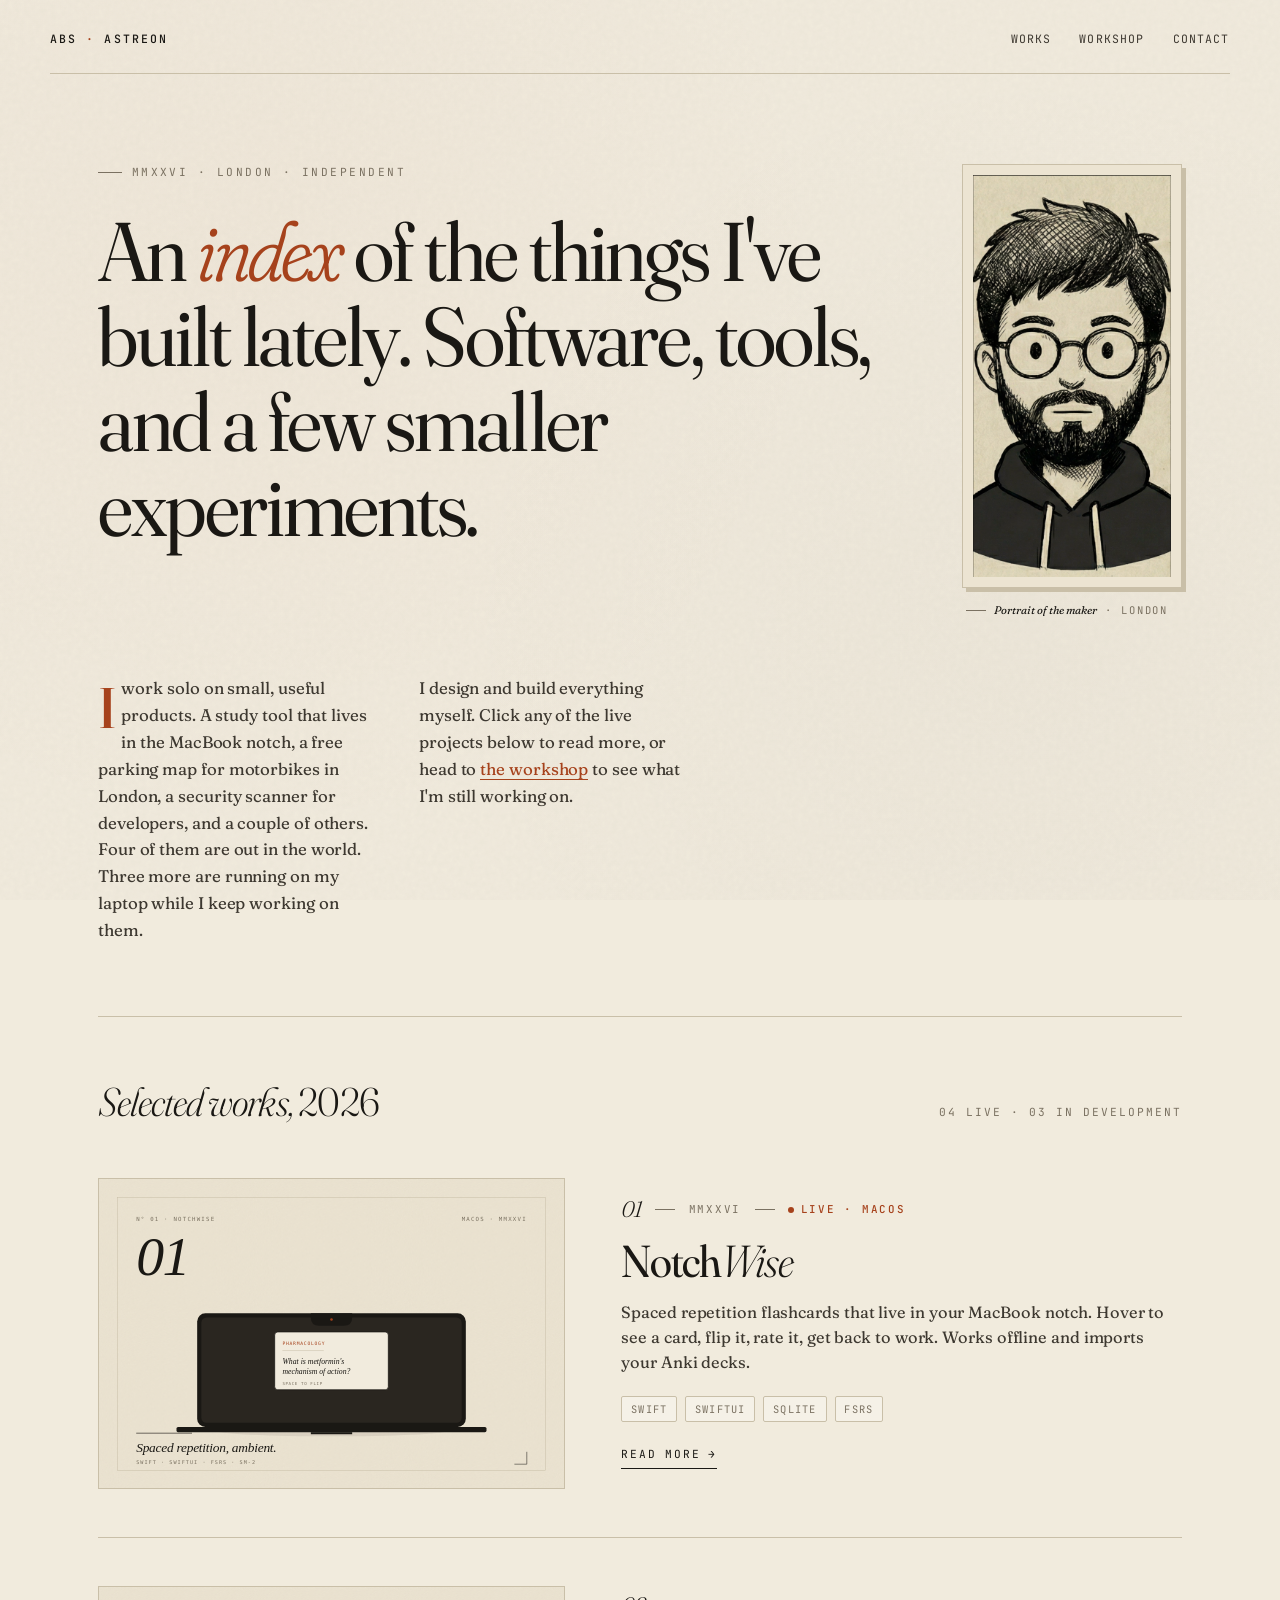
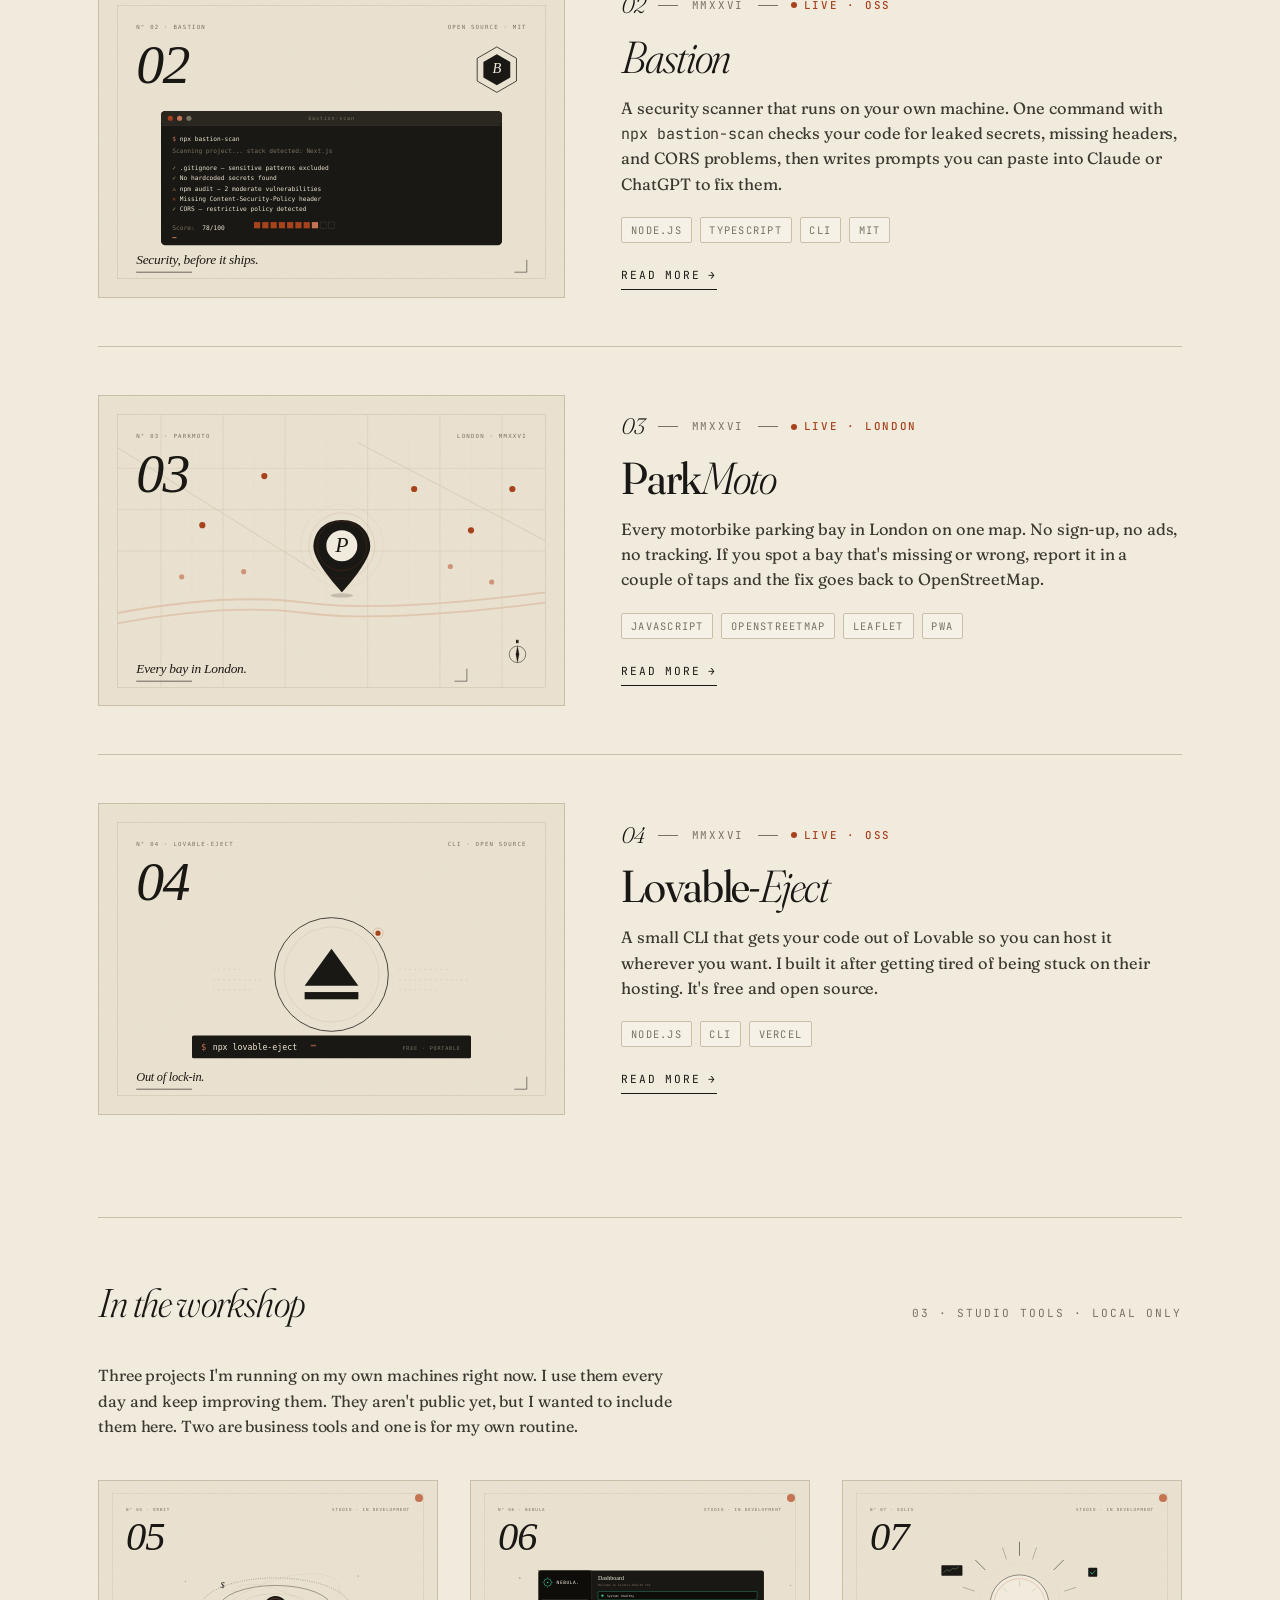
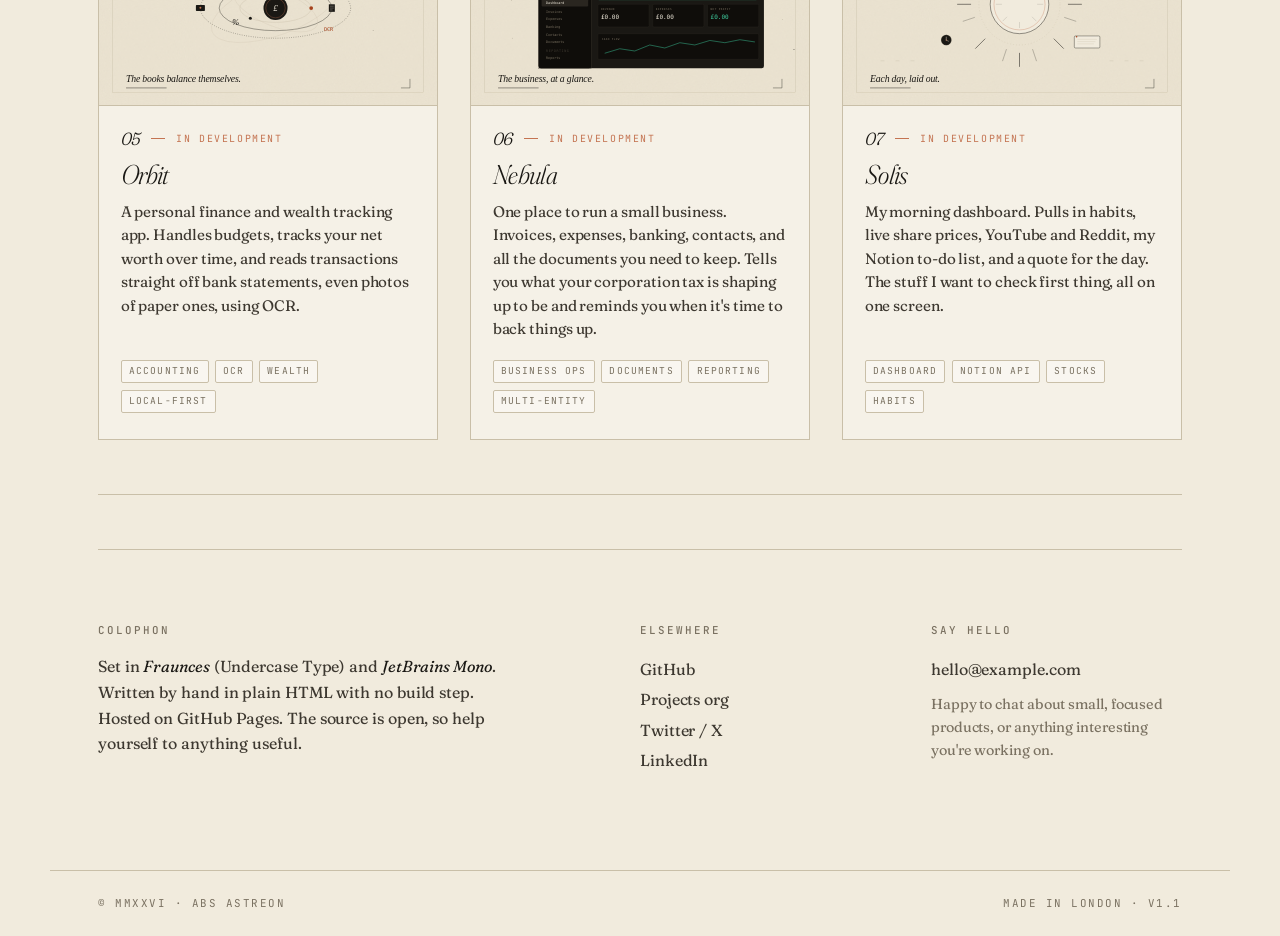
==== index.html @ e1edd528 "Humanize all copy: remove em dashes, rewrite in first person, cut marketing phrases" ====
<!DOCTYPE html>
<html lang="en">
<head>
  <meta charset="UTF-8" />
  <meta name="viewport" content="width=device-width, initial-scale=1.0" />
  <title>ABS Astreon · Index of Works</title>
  <meta name="description" content="A small archive of independent software, tools and product work." />
  <meta name="theme-color" content="#f1ebdd" />

  <meta property="og:title" content="ABS Astreon · Index of Works" />
  <meta property="og:description" content="A small archive of independent software, tools and product work." />
  <meta property="og:type" content="website" />

  <link rel="preconnect" href="https://fonts.googleapis.com" />
  <link rel="preconnect" href="https://fonts.gstatic.com" crossorigin />
  <link
    href="https://fonts.googleapis.com/css2?family=Fraunces:ital,opsz,wght,SOFT@0,9..144,300..900,0..100;1,9..144,300..900,0..100&family=JetBrains+Mono:wght@400;500&display=swap"
    rel="stylesheet"
  />

  <link rel="stylesheet" href="styles.css" />
</head>

<body>
  <header class="shell site-header">
    <div class="wordmark reveal d1">
      <a href="index.html">ABS <span>·</span> ASTREON</a>
    </div>
    <nav class="site-nav reveal d2">
      <a href="#works">Works</a>
      <a href="#workshop">Workshop</a>
      <a href="#contact">Contact</a>
    </nav>
  </header>

  <main class="shell">

    <section class="hero">
      <div class="hero-top">
        <div class="hero-lead">
          <p class="eyebrow reveal d2">MMXXVI · London · Independent</p>
          <h1 class="reveal d3">
            An <em>index</em> of the things I've built lately. Software, tools, and a few smaller experiments.
          </h1>
        </div>
        <figure class="hero-figure reveal d4">
          <div class="hero-avatar">
            <img src="assets/avatar.png" alt="Ink portrait of ABS Astreon" />
          </div>
          <figcaption class="hero-byline">
            <em>Portrait of the maker</em> · London
          </figcaption>
        </figure>
      </div>

      <div class="hero-meta">
        <p class="reveal d4">
          <span class="drop">I</span>work solo on small, useful products. A study tool that lives in the MacBook notch, a free parking map for motorbikes in London, a security scanner for developers, and a couple of others. Four of them are out in the world. Three more are running on my laptop while I keep working on them.
        </p>
        <p class="reveal d5">
          I design and build everything myself. Click any of the live projects below to read more, or head to
          <a href="#workshop" style="border-bottom: 1px solid var(--accent); color: var(--accent);">the workshop</a>
          to see what I'm still working on.
        </p>
      </div>
    </section>

    <section id="works" class="block">
      <div class="section-head">
        <h2>Selected works, <span style="font-style: normal;">2026</span></h2>
        <span class="tag">04 live · 03 in development</span>
      </div>

      <div class="projects">

        <!-- 01 · NotchWise -->
        <a class="project" href="projects/notchwise.html">
          <div class="project-cover">
            <img src="assets/covers/notchwise.svg" alt="NotchWise cover plate" loading="lazy" />
          </div>
          <div class="project-content">
            <p class="project-meta-row">
              <span class="num">01</span>
              <span class="sep"></span>
              <span>MMXXVI</span>
              <span class="sep"></span>
              <span class="live">Live · macOS</span>
            </p>
            <h3 class="project-title">Notch<em>Wise</em></h3>
            <p class="project-description">
              Spaced repetition flashcards that live in your MacBook notch. Hover to see a card, flip it, rate it, get back to work. Works offline and imports your Anki decks.
            </p>
            <div class="project-stack">
              <span>Swift</span>
              <span>SwiftUI</span>
              <span>SQLite</span>
              <span>FSRS</span>
            </div>
            <span class="project-cta">
              Read more <span class="arrow">→</span>
            </span>
          </div>
        </a>

        <!-- 02 · Bastion -->
        <a class="project" href="projects/bastion.html">
          <div class="project-cover">
            <img src="assets/covers/bastion.svg" alt="Bastion cover plate" loading="lazy" />
          </div>
          <div class="project-content">
            <p class="project-meta-row">
              <span class="num">02</span>
              <span class="sep"></span>
              <span>MMXXVI</span>
              <span class="sep"></span>
              <span class="live">Live · OSS</span>
            </p>
            <h3 class="project-title"><em>Bastion</em></h3>
            <p class="project-description">
              A security scanner that runs on your own machine. One command with <code style="font-family: var(--mono); font-size: 0.92em;">npx bastion-scan</code> checks your code for leaked secrets, missing headers, and CORS problems, then writes prompts you can paste into Claude or ChatGPT to fix them.
            </p>
            <div class="project-stack">
              <span>Node.js</span>
              <span>TypeScript</span>
              <span>CLI</span>
              <span>MIT</span>
            </div>
            <span class="project-cta">
              Read more <span class="arrow">→</span>
            </span>
          </div>
        </a>

        <!-- 03 · ParkMoto -->
        <a class="project" href="projects/parkmoto.html">
          <div class="project-cover">
            <img src="assets/covers/parkmoto.svg" alt="ParkMoto cover plate" loading="lazy" />
          </div>
          <div class="project-content">
            <p class="project-meta-row">
              <span class="num">03</span>
              <span class="sep"></span>
              <span>MMXXVI</span>
              <span class="sep"></span>
              <span class="live">Live · London</span>
            </p>
            <h3 class="project-title">Park<em>Moto</em></h3>
            <p class="project-description">
              Every motorbike parking bay in London on one map. No sign-up, no ads, no tracking. If you spot a bay that's missing or wrong, report it in a couple of taps and the fix goes back to OpenStreetMap.
            </p>
            <div class="project-stack">
              <span>JavaScript</span>
              <span>OpenStreetMap</span>
              <span>Leaflet</span>
              <span>PWA</span>
            </div>
            <span class="project-cta">
              Read more <span class="arrow">→</span>
            </span>
          </div>
        </a>

        <!-- 04 · Lovable-Eject -->
        <a class="project" href="projects/lovable-eject.html">
          <div class="project-cover">
            <img src="assets/covers/lovable-eject.svg" alt="Lovable-Eject cover plate" loading="lazy" />
          </div>
          <div class="project-content">
            <p class="project-meta-row">
              <span class="num">04</span>
              <span class="sep"></span>
              <span>MMXXVI</span>
              <span class="sep"></span>
              <span class="live">Live · OSS</span>
            </p>
            <h3 class="project-title">Lovable-<em>Eject</em></h3>
            <p class="project-description">
              A small CLI that gets your code out of Lovable so you can host it wherever you want. I built it after getting tired of being stuck on their hosting. It's free and open source.
            </p>
            <div class="project-stack">
              <span>Node.js</span>
              <span>CLI</span>
              <span>Vercel</span>
            </div>
            <span class="project-cta">
              Read more <span class="arrow">→</span>
            </span>
          </div>
        </a>

      </div>
    </section>

    <section id="workshop" class="block">
      <div class="section-head">
        <h2>In the workshop</h2>
        <span class="tag">03 · Studio tools · Local only</span>
      </div>

      <p style="margin: -1rem 0 2.5rem; max-width: 58ch; color: var(--ink-soft); font-size: 1rem; line-height: 1.6;">
        Three projects I'm running on my own machines right now. I use them every day and keep improving them. They aren't public yet, but I wanted to include them here. Two are business tools and one is for my own routine.
      </p>

      <div class="workshop">

        <!-- 05 · Orbit -->
        <article class="workshop-card">
          <div class="workshop-cover">
            <img src="assets/covers/orbit.svg" alt="Orbit cover plate" loading="lazy" />
          </div>
          <div class="workshop-content">
            <p class="workshop-meta">
              <span class="num">05</span>
              <span class="sep"></span>
              <span>In development</span>
            </p>
            <h3 class="workshop-title"><em>Orbit</em></h3>
            <p class="workshop-desc">
              A personal finance and wealth tracking app. Handles budgets, tracks your net worth over time, and reads transactions straight off bank statements, even photos of paper ones, using OCR.
            </p>
            <div class="workshop-stack">
              <span>Accounting</span>
              <span>OCR</span>
              <span>Wealth</span>
              <span>Local-first</span>
            </div>
          </div>
        </article>

        <!-- 06 · Nebula -->
        <article class="workshop-card">
          <div class="workshop-cover">
            <img src="assets/covers/nebula.svg" alt="Nebula cover plate" loading="lazy" />
          </div>
          <div class="workshop-content">
            <p class="workshop-meta">
              <span class="num">06</span>
              <span class="sep"></span>
              <span>In development</span>
            </p>
            <h3 class="workshop-title"><em>Nebula</em></h3>
            <p class="workshop-desc">
              One place to run a small business. Invoices, expenses, banking, contacts, and all the documents you need to keep. Tells you what your corporation tax is shaping up to be and reminds you when it's time to back things up.
            </p>
            <div class="workshop-stack">
              <span>Business Ops</span>
              <span>Documents</span>
              <span>Reporting</span>
              <span>Multi-entity</span>
            </div>
          </div>
        </article>

        <!-- 07 · Solis -->
        <article class="workshop-card">
          <div class="workshop-cover">
            <img src="assets/covers/solis.svg" alt="Solis cover plate" loading="lazy" />
          </div>
          <div class="workshop-content">
            <p class="workshop-meta">
              <span class="num">07</span>
              <span class="sep"></span>
              <span>In development</span>
            </p>
            <h3 class="workshop-title"><em>Solis</em></h3>
            <p class="workshop-desc">
              My morning dashboard. Pulls in habits, live share prices, YouTube and Reddit, my Notion to-do list, and a quote for the day. The stuff I want to check first thing, all on one screen.
            </p>
            <div class="workshop-stack">
              <span>Dashboard</span>
              <span>Notion API</span>
              <span>Stocks</span>
              <span>Habits</span>
            </div>
          </div>
        </article>

      </div>
    </section>

    <section id="contact" class="block">
      <div class="colophon">
        <div class="colophon-block colophon-note">
          <h4>Colophon</h4>
          <p>
            Set in <em>Fraunces</em> (Undercase Type) and <em>JetBrains Mono</em>.
            Written by hand in plain HTML with no build step. Hosted on GitHub Pages. The source is open, so help yourself to anything useful.
          </p>
        </div>

        <div class="colophon-block">
          <h4>Elsewhere</h4>
          <a href="https://github.com/absastreon" target="_blank" rel="noopener">GitHub</a>
          <a href="https://github.com/ABS-Projects-2026" target="_blank" rel="noopener">Projects org</a>
          <a href="#">Twitter / X</a>
          <a href="#">LinkedIn</a>
        </div>

        <div class="colophon-block">
          <h4>Say hello</h4>
          <a href="mailto:hello@example.com">hello@example.com</a>
          <p style="margin-top: 0.5rem; font-size: 0.9rem; color: var(--ink-mute);">
            Happy to chat about small, focused products, or anything interesting you're working on.
          </p>
        </div>
      </div>
    </section>
  </main>

  <div class="footer-rule">
    <span>© MMXXVI · ABS Astreon</span>
    <span>Made in London · v1.1</span>
  </div>
</body>
</html>
---- styles.css ----
/* ═══════════════════════════════════════════════════════════
   Portfolio — shared styles
   Editorial/archival aesthetic: Fraunces + JetBrains Mono,
   warm paper palette, letterpress accents.
   ═══════════════════════════════════════════════════════════ */

/* ——— Design tokens ————————————————————————————————————— */
:root {
  --paper: #f1ebdd;
  --paper-warm: #ece4d2;
  --ink: #1a1814;
  --ink-soft: #3d3830;
  --ink-mute: #7a7161;
  --rule: #c9bfa8;
  --accent: #a6421c;          /* letterpress red */
  --accent-soft: #c47452;

  --serif: "Fraunces", "EB Garamond", "Georgia", serif;
  --mono: "JetBrains Mono", "SFMono-Regular", ui-monospace, monospace;

  --page-pad: clamp(1.25rem, 4vw, 3rem);
  --col-gap: clamp(1.5rem, 4vw, 4rem);

  --display-settings: "opsz" 144, "SOFT" 30, "WONK" 0;
  --body-settings: "opsz" 14, "SOFT" 50;
}

/* ——— Base ————————————————————————————————————————————— */
*,
*::before,
*::after { box-sizing: border-box; }

html {
  scroll-behavior: smooth;
  -webkit-font-smoothing: antialiased;
  -moz-osx-font-smoothing: grayscale;
  text-rendering: optimizeLegibility;
}

body {
  margin: 0;
  background: var(--paper);
  color: var(--ink);
  font-family: var(--serif);
  font-variation-settings: var(--body-settings);
  font-size: 17px;
  line-height: 1.55;
  letter-spacing: -0.005em;
  min-height: 100vh;

  /* Subtle paper grain */
  background-image:
    radial-gradient(circle at 20% 30%, rgba(166, 66, 28, 0.025) 0%, transparent 50%),
    radial-gradient(circle at 80% 70%, rgba(26, 24, 20, 0.02) 0%, transparent 50%),
    url("data:image/svg+xml,%3Csvg viewBox='0 0 200 200' xmlns='http://www.w3.org/2000/svg'%3E%3Cfilter id='n'%3E%3CfeTurbulence type='fractalNoise' baseFrequency='0.85' numOctaves='3' stitchTiles='stitch'/%3E%3CfeColorMatrix values='0 0 0 0 0.1 0 0 0 0 0.08 0 0 0 0 0.05 0 0 0 0.035 0'/%3E%3C/filter%3E%3Crect width='100%25' height='100%25' filter='url(%23n)'/%3E%3C/svg%3E");
  background-attachment: fixed, fixed, fixed;
}

a { color: inherit; text-decoration: none; }
::selection { background: var(--accent); color: var(--paper); }

img, svg { display: block; max-width: 100%; height: auto; }

/* ——— Layout shell ————————————————————————————————————— */
.shell {
  max-width: 1180px;
  margin: 0 auto;
  padding: 0 var(--page-pad);
}

.shell-narrow {
  max-width: 820px;
  margin: 0 auto;
  padding: 0 var(--page-pad);
}

.rule { border: 0; height: 1px; background: var(--rule); margin: 0; }

/* ——— Site header ————————————————————————————————————— */
.site-header {
  padding: 1.75rem 0 1.5rem;
  display: flex;
  align-items: baseline;
  justify-content: space-between;
  gap: 2rem;
  border-bottom: 1px solid var(--rule);
}

.wordmark {
  font-family: var(--mono);
  font-size: 0.72rem;
  font-weight: 500;
  letter-spacing: 0.18em;
  text-transform: uppercase;
  color: var(--ink);
}
.wordmark span { color: var(--accent); }
.wordmark a { color: inherit; }

.site-nav {
  display: flex;
  gap: 1.75rem;
  font-family: var(--mono);
  font-size: 0.72rem;
  letter-spacing: 0.1em;
  text-transform: uppercase;
  color: var(--ink-soft);
}
.site-nav a {
  position: relative;
  padding: 0.1rem 0;
  transition: color 0.2s ease;
}
.site-nav a::after {
  content: "";
  position: absolute;
  left: 0; bottom: -2px;
  width: 0; height: 1px;
  background: var(--accent);
  transition: width 0.3s ease;
}
.site-nav a:hover { color: var(--ink); }
.site-nav a:hover::after { width: 100%; }

/* ——— Hero (index) ————————————————————————————————————— */
.hero {
  padding: clamp(3rem, 10vh, 7rem) 0 clamp(3rem, 8vh, 5rem);
  display: flex;
  flex-direction: column;
  gap: 2.5rem;
  position: relative;
}
.hero-top {
  display: grid;
  grid-template-columns: 1fr;
  gap: 2.5rem;
  align-items: start;
}
@media (min-width: 860px) {
  .hero-top {
    grid-template-columns: 1fr auto;
    gap: 4rem;
  }
}
.hero-lead {
  display: flex;
  flex-direction: column;
  gap: 1.75rem;
  min-width: 0;
}
.hero-figure {
  margin: 0;
  display: flex;
  flex-direction: column;
  gap: 0.85rem;
  align-items: flex-start;
}
.hero-avatar {
  width: 220px;
  padding: 10px;
  border: 1px solid var(--rule);
  background: var(--paper-warm);
  position: relative;
  box-shadow: 4px 4px 0 var(--rule);
  transition: transform 0.4s cubic-bezier(0.2, 0.8, 0.2, 1), box-shadow 0.4s ease;
}
.hero-avatar:hover {
  transform: translate(-2px, -2px);
  box-shadow: 6px 6px 0 var(--rule);
}
.hero-avatar img {
  width: 100%;
  height: auto;
  display: block;
  mix-blend-mode: multiply;
}
.hero-byline {
  font-family: var(--mono);
  font-size: 0.66rem;
  letter-spacing: 0.18em;
  text-transform: uppercase;
  color: var(--ink-mute);
  display: flex;
  align-items: center;
  gap: 0.5rem;
  padding-left: 0.25rem;
}
.hero-byline::before {
  content: "";
  width: 20px;
  height: 1px;
  background: var(--ink-mute);
  display: inline-block;
}
.hero-byline em {
  font-family: var(--serif);
  font-style: italic;
  font-size: 1.05em;
  text-transform: none;
  letter-spacing: 0;
  color: var(--ink);
}

.eyebrow {
  font-family: var(--mono);
  font-size: 0.7rem;
  letter-spacing: 0.22em;
  text-transform: uppercase;
  color: var(--ink-mute);
  margin: 0;
  display: flex;
  align-items: center;
  gap: 0.6rem;
}
.eyebrow::before {
  content: "";
  width: 24px; height: 1px;
  background: var(--ink-mute);
  display: inline-block;
}
.hero h1 {
  font-family: var(--serif);
  font-variation-settings: var(--display-settings);
  font-weight: 380;
  font-size: clamp(2.4rem, 6.5vw, 5.25rem);
  line-height: 1.02;
  letter-spacing: -0.025em;
  margin: 0;
  max-width: 22ch;
}
.hero h1 em {
  font-style: italic;
  font-weight: 300;
  font-variation-settings: "opsz" 144, "SOFT" 100, "WONK" 1;
  color: var(--accent);
}
.hero-meta {
  display: grid;
  grid-template-columns: 1fr;
  gap: 1.25rem;
  max-width: 54ch;
  margin-top: 1rem;
}
@media (min-width: 780px) {
  .hero-meta {
    grid-template-columns: 1fr 1fr;
    gap: 3rem;
  }
}
.hero-meta p {
  margin: 0;
  color: var(--ink-soft);
  font-size: 1.05rem;
  line-height: 1.6;
}
.drop {
  font-family: var(--serif);
  font-variation-settings: "opsz" 144, "SOFT" 0;
  font-size: 3.4em;
  line-height: 0.85;
  float: left;
  padding: 0.15em 0.08em 0 0;
  color: var(--accent);
  font-weight: 500;
}

/* ——— Section blocks ————————————————————————————————————— */
section.block {
  padding: clamp(2.5rem, 6vh, 4rem) 0;
  border-top: 1px solid var(--rule);
}
.section-head {
  display: flex;
  align-items: baseline;
  justify-content: space-between;
  gap: 2rem;
  margin-bottom: clamp(2rem, 5vh, 3.5rem);
  flex-wrap: wrap;
}
.section-head h2 {
  font-family: var(--serif);
  font-variation-settings: "opsz" 144, "SOFT" 20;
  font-weight: 300;
  font-style: italic;
  font-size: clamp(1.75rem, 3.5vw, 2.5rem);
  letter-spacing: -0.02em;
  margin: 0;
}
.section-head .tag {
  font-family: var(--mono);
  font-size: 0.7rem;
  letter-spacing: 0.18em;
  text-transform: uppercase;
  color: var(--ink-mute);
}

/* ——— Project rows (with cover) ————————————————————————— */
.projects { display: flex; flex-direction: column; }

.project {
  display: grid;
  grid-template-columns: 1fr;
  gap: 1.5rem;
  padding: 2.25rem 0;
  border-top: 1px solid var(--rule);
  position: relative;
  color: inherit;
  transition: background 0.4s ease;
}
.project:first-child { border-top: 0; padding-top: 0; }

@media (min-width: 780px) {
  .project {
    grid-template-columns: minmax(0, 1fr) minmax(0, 1.2fr);
    gap: 3.5rem;
    padding: 3rem 0;
    align-items: center;
  }
}

.project-cover {
  position: relative;
  overflow: hidden;
  background: var(--paper-warm);
  aspect-ratio: 3 / 2;
  border: 1px solid var(--rule);
  transition: transform 0.5s cubic-bezier(0.2, 0.8, 0.2, 1);
}
.project-cover svg,
.project-cover img {
  width: 100%;
  height: 100%;
  object-fit: cover;
  transition: transform 0.6s cubic-bezier(0.2, 0.8, 0.2, 1);
}
.project:hover .project-cover svg,
.project:hover .project-cover img {
  transform: scale(1.03);
}

.project-content {
  display: flex;
  flex-direction: column;
  gap: 1rem;
}

.project-meta-row {
  display: flex;
  align-items: center;
  gap: 0.85rem;
  font-family: var(--mono);
  font-size: 0.68rem;
  letter-spacing: 0.16em;
  text-transform: uppercase;
  color: var(--ink-mute);
  margin: 0;
}
.project-meta-row .num {
  font-family: var(--serif);
  font-style: italic;
  font-variation-settings: "opsz" 144, "SOFT" 50;
  font-size: 1.4rem;
  font-weight: 300;
  letter-spacing: -0.02em;
  color: var(--ink);
  text-transform: none;
  line-height: 1;
}
.project-meta-row .sep {
  width: 20px; height: 1px;
  background: var(--ink-mute);
}
.project-meta-row .live {
  display: inline-flex;
  align-items: center;
  gap: 0.4rem;
  color: var(--accent);
  font-weight: 500;
}
.project-meta-row .live::before {
  content: "";
  width: 6px; height: 6px;
  border-radius: 50%;
  background: var(--accent);
  display: inline-block;
  animation: pulse 2.5s ease-in-out infinite;
}
@keyframes pulse {
  0%, 100% { opacity: 1; transform: scale(1); }
  50% { opacity: 0.5; transform: scale(0.85); }
}

.project-title {
  font-family: var(--serif);
  font-variation-settings: "opsz" 144, "SOFT" 30;
  font-weight: 400;
  font-size: clamp(1.9rem, 3.5vw, 2.85rem);
  line-height: 1.05;
  letter-spacing: -0.03em;
  margin: 0;
  transition: transform 0.35s cubic-bezier(0.2, 0.8, 0.2, 1);
}
.project-title em {
  font-style: italic;
  font-weight: 300;
  transition: font-variation-settings 0.35s ease;
}
.project:hover .project-title { transform: translateX(6px); }
.project:hover .project-title em {
  font-variation-settings: "opsz" 144, "SOFT" 100, "WONK" 1;
}

.project-description {
  margin: 0;
  color: var(--ink-soft);
  font-size: 1.02rem;
  line-height: 1.55;
  max-width: 52ch;
}

.project-stack {
  display: flex;
  flex-wrap: wrap;
  gap: 0.5rem;
  margin-top: 0.25rem;
}
.project-stack span {
  font-family: var(--mono);
  font-size: 0.65rem;
  letter-spacing: 0.12em;
  text-transform: uppercase;
  color: var(--ink-mute);
  border: 1px solid var(--rule);
  padding: 0.25rem 0.55rem;
  border-radius: 2px;
  background: rgba(255, 255, 255, 0.3);
}

.project-cta {
  font-family: var(--mono);
  font-size: 0.7rem;
  letter-spacing: 0.16em;
  text-transform: uppercase;
  color: var(--ink);
  display: inline-flex;
  align-items: center;
  gap: 0.5rem;
  margin-top: 0.5rem;
  padding-bottom: 0.3rem;
  border-bottom: 1px solid var(--ink);
  align-self: flex-start;
  transition: all 0.25s ease;
}
.project-cta .arrow { transition: transform 0.25s ease; }
.project:hover .project-cta .arrow { transform: translateX(4px); }
.project:hover .project-cta { color: var(--accent); border-bottom-color: var(--accent); }

/* ——— Bench (in progress) ————————————————————————————— */
.bench {
  display: grid;
  grid-template-columns: 1fr;
  gap: 1.5rem;
}
@media (min-width: 780px) {
  .bench {
    grid-template-columns: 1fr 1fr;
    gap: 2rem;
  }
}
.bench-card {
  padding: 2rem;
  border: 1px dashed var(--rule);
  background: rgba(255, 255, 255, 0.25);
  display: flex;
  flex-direction: column;
  gap: 1rem;
  position: relative;
}
.bench-card::before {
  content: "";
  position: absolute;
  top: 0.75rem; right: 0.75rem;
  width: 6px; height: 6px;
  background: var(--accent-soft);
  border-radius: 50%;
}
.bench-card .label {
  font-family: var(--mono);
  font-size: 0.65rem;
  letter-spacing: 0.18em;
  text-transform: uppercase;
  color: var(--accent-soft);
}
.bench-card h3 {
  font-family: var(--serif);
  font-variation-settings: "opsz" 144, "SOFT" 30;
  font-weight: 400;
  font-style: italic;
  font-size: 1.5rem;
  margin: 0;
  letter-spacing: -0.015em;
  color: var(--ink);
}
.bench-card p {
  margin: 0;
  color: var(--ink-soft);
  font-size: 0.95rem;
  line-height: 1.55;
}

/* ——— Colophon / Footer ————————————————————————————————— */
.colophon {
  padding: clamp(3rem, 8vh, 5rem) 0 2.5rem;
  border-top: 1px solid var(--rule);
  display: grid;
  grid-template-columns: 1fr;
  gap: 2.5rem;
}
@media (min-width: 780px) {
  .colophon { grid-template-columns: 2fr 1fr 1fr; }
}
.colophon-block h4 {
  font-family: var(--mono);
  font-size: 0.68rem;
  font-weight: 500;
  letter-spacing: 0.18em;
  text-transform: uppercase;
  color: var(--ink-mute);
  margin: 0 0 1rem 0;
}
.colophon-block p,
.colophon-block a {
  color: var(--ink-soft);
  font-size: 1rem;
  line-height: 1.6;
}
.colophon-block a {
  display: block;
  padding: 0.15rem 0;
  transition: color 0.2s ease;
}
.colophon-block a:hover { color: var(--accent); }
.colophon-note { max-width: 42ch; font-size: 0.95rem; }
.colophon-note em { font-style: italic; color: var(--ink); }

.footer-rule {
  max-width: 1180px;
  margin: 0 auto;
  padding: 1.5rem var(--page-pad);
  display: flex;
  justify-content: space-between;
  align-items: center;
  border-top: 1px solid var(--rule);
  font-family: var(--mono);
  font-size: 0.68rem;
  letter-spacing: 0.14em;
  text-transform: uppercase;
  color: var(--ink-mute);
  flex-wrap: wrap;
  gap: 1rem;
}

/* ═══════════════════════════════════════════════════════════
   Detail page styles
   ═══════════════════════════════════════════════════════════ */

.back-link {
  display: inline-flex;
  align-items: center;
  gap: 0.5rem;
  font-family: var(--mono);
  font-size: 0.7rem;
  letter-spacing: 0.14em;
  text-transform: uppercase;
  color: var(--ink-mute);
  margin: 2rem 0 1.5rem;
  transition: color 0.2s ease;
}
.back-link:hover { color: var(--accent); }
.back-link .arrow { transition: transform 0.25s ease; }
.back-link:hover .arrow { transform: translateX(-4px); }

.detail-header {
  padding: 1.5rem 0 3rem;
}
.detail-meta {
  font-family: var(--mono);
  font-size: 0.7rem;
  letter-spacing: 0.18em;
  text-transform: uppercase;
  color: var(--ink-mute);
  display: flex;
  flex-wrap: wrap;
  align-items: center;
  gap: 0.85rem;
  margin: 0 0 1.5rem;
}
.detail-meta .num {
  font-family: var(--serif);
  font-style: italic;
  font-variation-settings: "opsz" 144, "SOFT" 50;
  font-size: 1.5rem;
  font-weight: 300;
  color: var(--ink);
  text-transform: none;
  line-height: 1;
}
.detail-meta .sep {
  width: 20px; height: 1px;
  background: var(--ink-mute);
}
.detail-meta .live {
  display: inline-flex;
  align-items: center;
  gap: 0.4rem;
  color: var(--accent);
  font-weight: 500;
}
.detail-meta .live::before {
  content: "";
  width: 6px; height: 6px;
  border-radius: 50%;
  background: var(--accent);
  display: inline-block;
  animation: pulse 2.5s ease-in-out infinite;
}

.detail-title {
  font-family: var(--serif);
  font-variation-settings: var(--display-settings);
  font-weight: 380;
  font-size: clamp(2.75rem, 7vw, 5.5rem);
  line-height: 1;
  letter-spacing: -0.03em;
  margin: 0 0 1.25rem;
  max-width: 18ch;
}
.detail-title em {
  font-style: italic;
  font-weight: 300;
  font-variation-settings: "opsz" 144, "SOFT" 100, "WONK" 1;
  color: var(--accent);
}

.detail-tagline {
  font-family: var(--serif);
  font-style: italic;
  font-size: clamp(1.15rem, 2vw, 1.4rem);
  color: var(--ink-soft);
  max-width: 44ch;
  margin: 0;
  line-height: 1.4;
}

/* ——— Detail hero cover ————————————————————————————————— */
.detail-cover {
  margin-bottom: 3rem;
  aspect-ratio: 16 / 9;
  overflow: hidden;
  background: var(--paper-warm);
  border: 1px solid var(--rule);
}
.detail-cover svg,
.detail-cover img {
  width: 100%;
  height: 100%;
  object-fit: cover;
}

/* ——— Detail body prose ————————————————————————————————— */
.detail-body {
  display: grid;
  grid-template-columns: 1fr;
  gap: 2.5rem;
  padding: 2rem 0;
}
@media (min-width: 820px) {
  .detail-body {
    grid-template-columns: 1fr 2fr;
    gap: 4rem;
    padding: 3rem 0;
  }
}

.detail-section-label {
  font-family: var(--mono);
  font-size: 0.68rem;
  letter-spacing: 0.18em;
  text-transform: uppercase;
  color: var(--ink-mute);
  margin: 0;
  padding-top: 0.35em;
  border-top: 1px solid var(--ink);
  display: inline-block;
}

.detail-prose p {
  font-size: 1.1rem;
  line-height: 1.65;
  color: var(--ink-soft);
  margin: 0 0 1.25rem;
  max-width: 58ch;
}
.detail-prose p:first-child::first-letter {
  font-family: var(--serif);
  font-variation-settings: "opsz" 144, "SOFT" 0;
  float: left;
  font-size: 3.3em;
  line-height: 0.85;
  padding: 0.15em 0.1em 0 0;
  color: var(--accent);
  font-weight: 500;
}
.detail-prose strong {
  color: var(--ink);
  font-weight: 500;
}
.detail-prose em { font-style: italic; }
.detail-prose code {
  font-family: var(--mono);
  font-size: 0.88em;
  background: rgba(26, 24, 20, 0.06);
  padding: 0.1em 0.4em;
  border-radius: 2px;
  color: var(--ink);
}

/* ——— Feature list ————————————————————————————————————— */
.features {
  display: grid;
  grid-template-columns: 1fr;
  gap: 0;
  margin-top: 1rem;
}
.feature {
  padding: 1.5rem 0;
  border-top: 1px solid var(--rule);
  display: grid;
  grid-template-columns: 1fr;
  gap: 0.5rem;
}
@media (min-width: 640px) {
  .feature {
    grid-template-columns: auto 1fr;
    gap: 2rem;
  }
}
.feature-num {
  font-family: var(--mono);
  font-size: 0.7rem;
  letter-spacing: 0.14em;
  color: var(--ink-mute);
}
.feature h4 {
  font-family: var(--serif);
  font-variation-settings: "opsz" 144, "SOFT" 30;
  font-weight: 500;
  font-size: 1.15rem;
  margin: 0 0 0.25rem;
  letter-spacing: -0.01em;
  color: var(--ink);
}
.feature p {
  margin: 0;
  color: var(--ink-soft);
  font-size: 0.98rem;
  line-height: 1.55;
}

/* ——— Links grid ————————————————————————————————————————— */
.links-grid {
  display: grid;
  grid-template-columns: 1fr;
  gap: 1rem;
  margin-top: 1.25rem;
}
@media (min-width: 640px) {
  .links-grid { grid-template-columns: 1fr 1fr; }
}

.link-card {
  display: grid;
  grid-template-columns: auto 1fr auto;
  align-items: center;
  gap: 1rem;
  padding: 1.15rem 1.35rem;
  border: 1px solid var(--rule);
  background: rgba(255, 255, 255, 0.35);
  color: var(--ink);
  transition: all 0.25s ease;
}
.link-card:hover {
  border-color: var(--ink);
  transform: translateY(-2px);
  background: rgba(255, 255, 255, 0.55);
}
.link-card .glyph {
  width: 36px; height: 36px;
  display: grid;
  place-items: center;
  border: 1px solid var(--rule);
  border-radius: 2px;
  font-family: var(--mono);
  font-size: 0.85rem;
  color: var(--accent);
  background: var(--paper);
}
.link-card .meta {
  display: flex;
  flex-direction: column;
  gap: 0.15rem;
  min-width: 0;
}
.link-card .meta .label {
  font-family: var(--mono);
  font-size: 0.64rem;
  letter-spacing: 0.18em;
  text-transform: uppercase;
  color: var(--ink-mute);
}
.link-card .meta .value {
  font-family: var(--serif);
  font-variation-settings: "opsz" 144, "SOFT" 30;
  font-size: 1.02rem;
  font-weight: 500;
  letter-spacing: -0.005em;
  overflow: hidden;
  text-overflow: ellipsis;
  white-space: nowrap;
}
.link-card .arrow {
  color: var(--ink-mute);
  transition: all 0.25s ease;
}
.link-card:hover .arrow {
  color: var(--accent);
  transform: translate(2px, -2px);
}

/* CLI install box */
.cli-box {
  margin-top: 1.25rem;
  padding: 1.25rem 1.35rem;
  background: var(--ink);
  color: var(--paper);
  font-family: var(--mono);
  font-size: 0.88rem;
  border-radius: 2px;
  display: flex;
  align-items: center;
  justify-content: space-between;
  gap: 1rem;
  position: relative;
  overflow: hidden;
}
.cli-box::before {
  content: "$";
  color: var(--accent-soft);
  margin-right: 0.5rem;
}
.cli-box .copy-hint {
  font-size: 0.65rem;
  letter-spacing: 0.14em;
  text-transform: uppercase;
  color: var(--ink-mute);
  opacity: 0.7;
}

/* ——— Next project ————————————————————————————————————— */
.next-project {
  display: grid;
  grid-template-columns: 1fr;
  gap: 1rem;
  padding: 3rem 0 2rem;
  border-top: 1px solid var(--rule);
  color: inherit;
  transition: color 0.3s ease;
}
@media (min-width: 780px) {
  .next-project {
    grid-template-columns: auto 1fr auto;
    gap: 3rem;
    align-items: center;
    padding: 4rem 0 3rem;
  }
}
.next-project .label {
  font-family: var(--mono);
  font-size: 0.7rem;
  letter-spacing: 0.18em;
  text-transform: uppercase;
  color: var(--ink-mute);
}
.next-project .title {
  font-family: var(--serif);
  font-variation-settings: "opsz" 144, "SOFT" 30;
  font-weight: 400;
  font-size: clamp(2rem, 4vw, 3rem);
  letter-spacing: -0.02em;
  line-height: 1;
  margin: 0;
  transition: transform 0.35s cubic-bezier(0.2, 0.8, 0.2, 1);
}
.next-project .title em {
  font-style: italic;
  font-weight: 300;
}
.next-project:hover .title {
  transform: translateX(8px);
  color: var(--accent);
}
.next-project .arrow {
  font-family: var(--mono);
  color: var(--ink-mute);
  transition: all 0.35s ease;
}
.next-project:hover .arrow {
  color: var(--accent);
  transform: translateX(8px);
}

/* ——— Workshop (in development) ————————————————————————— */
.workshop {
  display: grid;
  grid-template-columns: 1fr;
  gap: 1.5rem;
}
@media (min-width: 640px) {
  .workshop {
    grid-template-columns: repeat(2, 1fr);
  }
}
@media (min-width: 960px) {
  .workshop {
    grid-template-columns: repeat(3, 1fr);
    gap: 2rem;
  }
}
.workshop-card {
  display: flex;
  flex-direction: column;
  border: 1px solid var(--rule);
  background: rgba(255, 255, 255, 0.3);
  position: relative;
  transition: transform 0.35s cubic-bezier(0.2, 0.8, 0.2, 1), box-shadow 0.35s ease;
}
.workshop-card:hover {
  transform: translateY(-3px);
  box-shadow: 0 8px 0 -4px var(--rule);
}
.workshop-card::after {
  content: "";
  position: absolute;
  top: 0.85rem;
  right: 0.85rem;
  width: 8px;
  height: 8px;
  background: var(--accent-soft);
  border-radius: 50%;
  z-index: 2;
  animation: pulse 2.5s ease-in-out infinite;
}
.workshop-cover {
  aspect-ratio: 3 / 2;
  overflow: hidden;
  border-bottom: 1px solid var(--rule);
  background: var(--paper-warm);
}
.workshop-cover img {
  width: 100%;
  height: 100%;
  object-fit: cover;
  display: block;
}
.workshop-content {
  padding: 1.5rem 1.35rem 1.6rem;
  display: flex;
  flex-direction: column;
  gap: 0.7rem;
  flex: 1;
}
.workshop-meta {
  display: flex;
  align-items: center;
  gap: 0.7rem;
  font-family: var(--mono);
  font-size: 0.62rem;
  letter-spacing: 0.16em;
  text-transform: uppercase;
  color: var(--accent-soft);
  margin: 0 0 0.15rem;
}
.workshop-meta .num {
  font-family: var(--serif);
  font-style: italic;
  font-size: 1.1rem;
  font-weight: 300;
  color: var(--ink);
  text-transform: none;
  letter-spacing: -0.02em;
  line-height: 1;
}
.workshop-meta .sep {
  width: 14px;
  height: 1px;
  background: var(--accent-soft);
}
.workshop-title {
  font-family: var(--serif);
  font-variation-settings: "opsz" 144, "SOFT" 30;
  font-weight: 400;
  font-size: 1.7rem;
  letter-spacing: -0.02em;
  line-height: 1;
  margin: 0;
  color: var(--ink);
}
.workshop-title em {
  font-style: italic;
  font-weight: 300;
}
.workshop-desc {
  margin: 0;
  color: var(--ink-soft);
  font-size: 0.95rem;
  line-height: 1.55;
  flex: 1;
}
.workshop-stack {
  display: flex;
  flex-wrap: wrap;
  gap: 0.4rem;
  margin-top: 0.5rem;
}
.workshop-stack span {
  font-family: var(--mono);
  font-size: 0.6rem;
  letter-spacing: 0.12em;
  text-transform: uppercase;
  color: var(--ink-mute);
  border: 1px solid var(--rule);
  padding: 0.2rem 0.45rem;
  border-radius: 2px;
  background: rgba(255, 255, 255, 0.4);
}

/* ——— Reveal animation ————————————————————————————————— */
.reveal {
  opacity: 0;
  transform: translateY(18px);
  animation: rise 0.9s cubic-bezier(0.2, 0.8, 0.2, 1) forwards;
}
.reveal.d1 { animation-delay: 0.05s; }
.reveal.d2 { animation-delay: 0.18s; }
.reveal.d3 { animation-delay: 0.32s; }
.reveal.d4 { animation-delay: 0.46s; }
.reveal.d5 { animation-delay: 0.60s; }
@keyframes rise {
  to { opacity: 1; transform: translateY(0); }
}
@media (prefers-reduced-motion: reduce) {
  .reveal { opacity: 1; transform: none; animation: none; }
  * { transition: none !important; animation: none !important; }
}
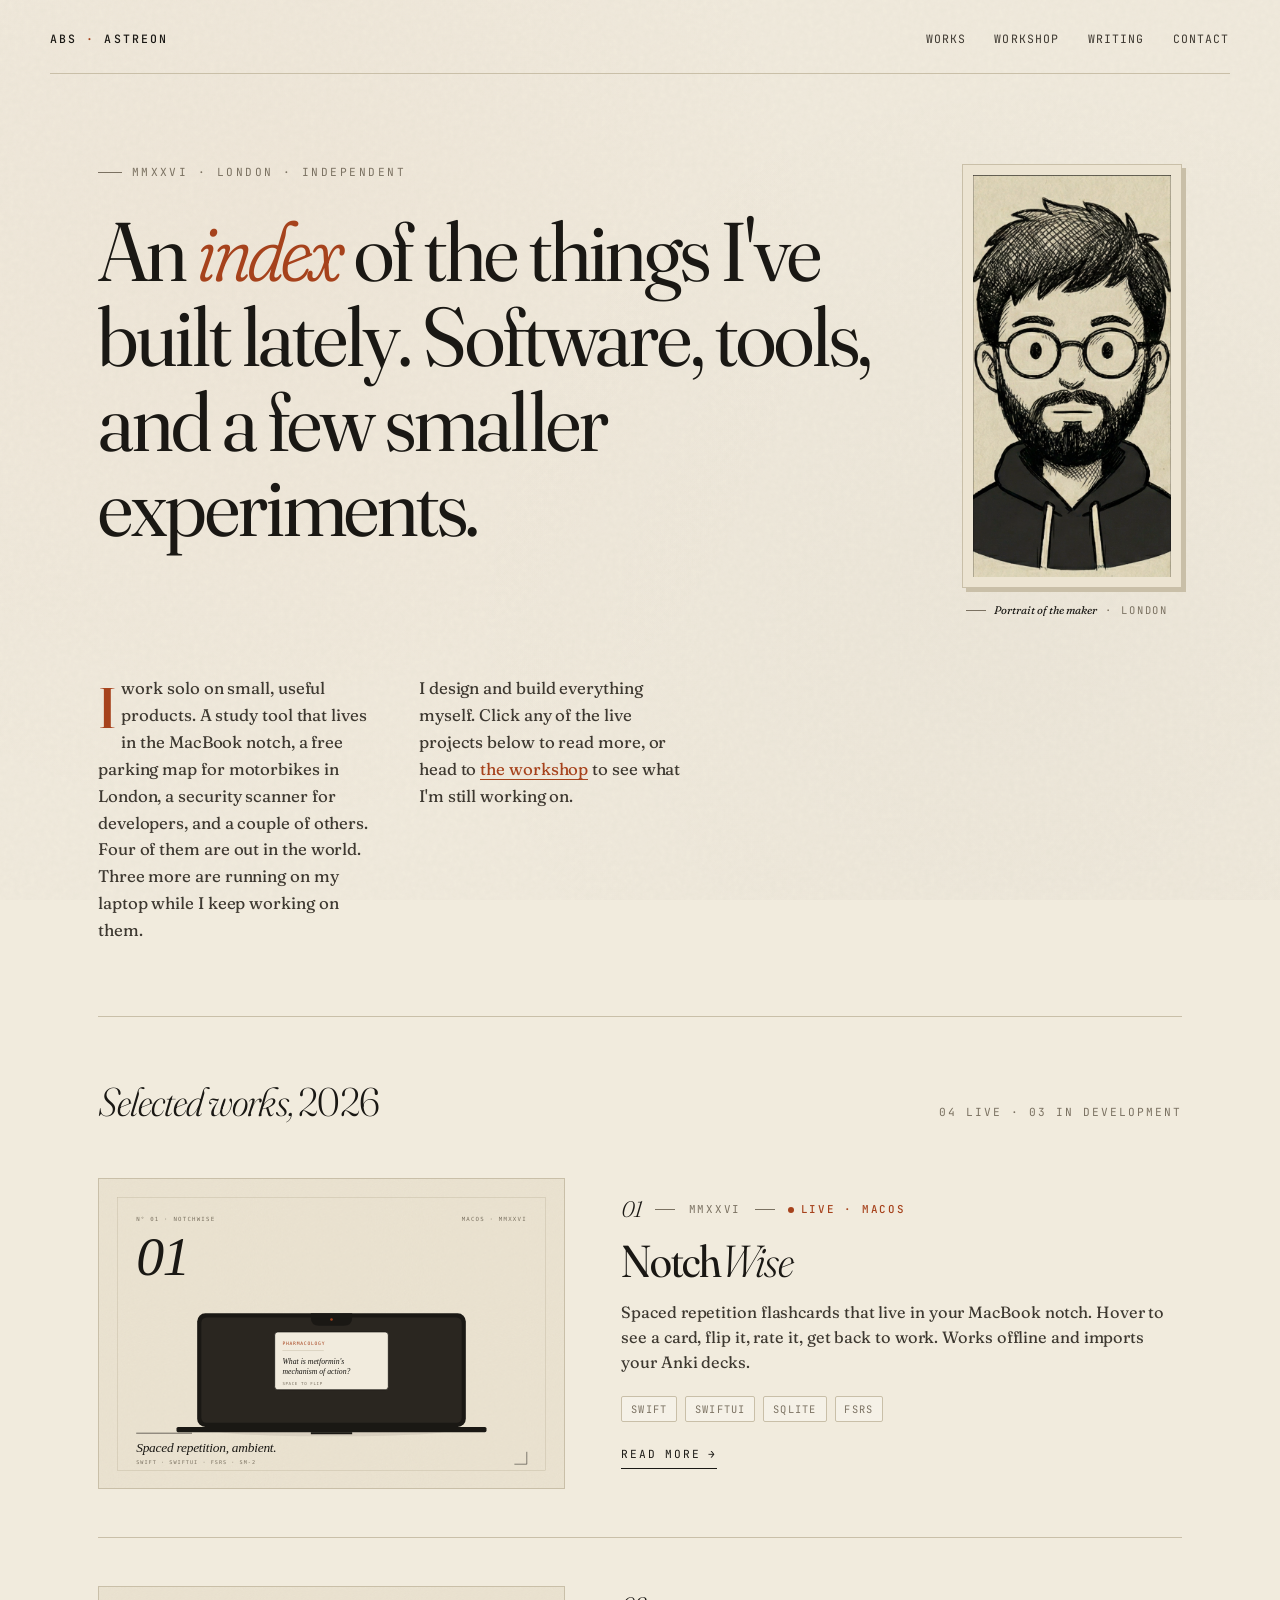
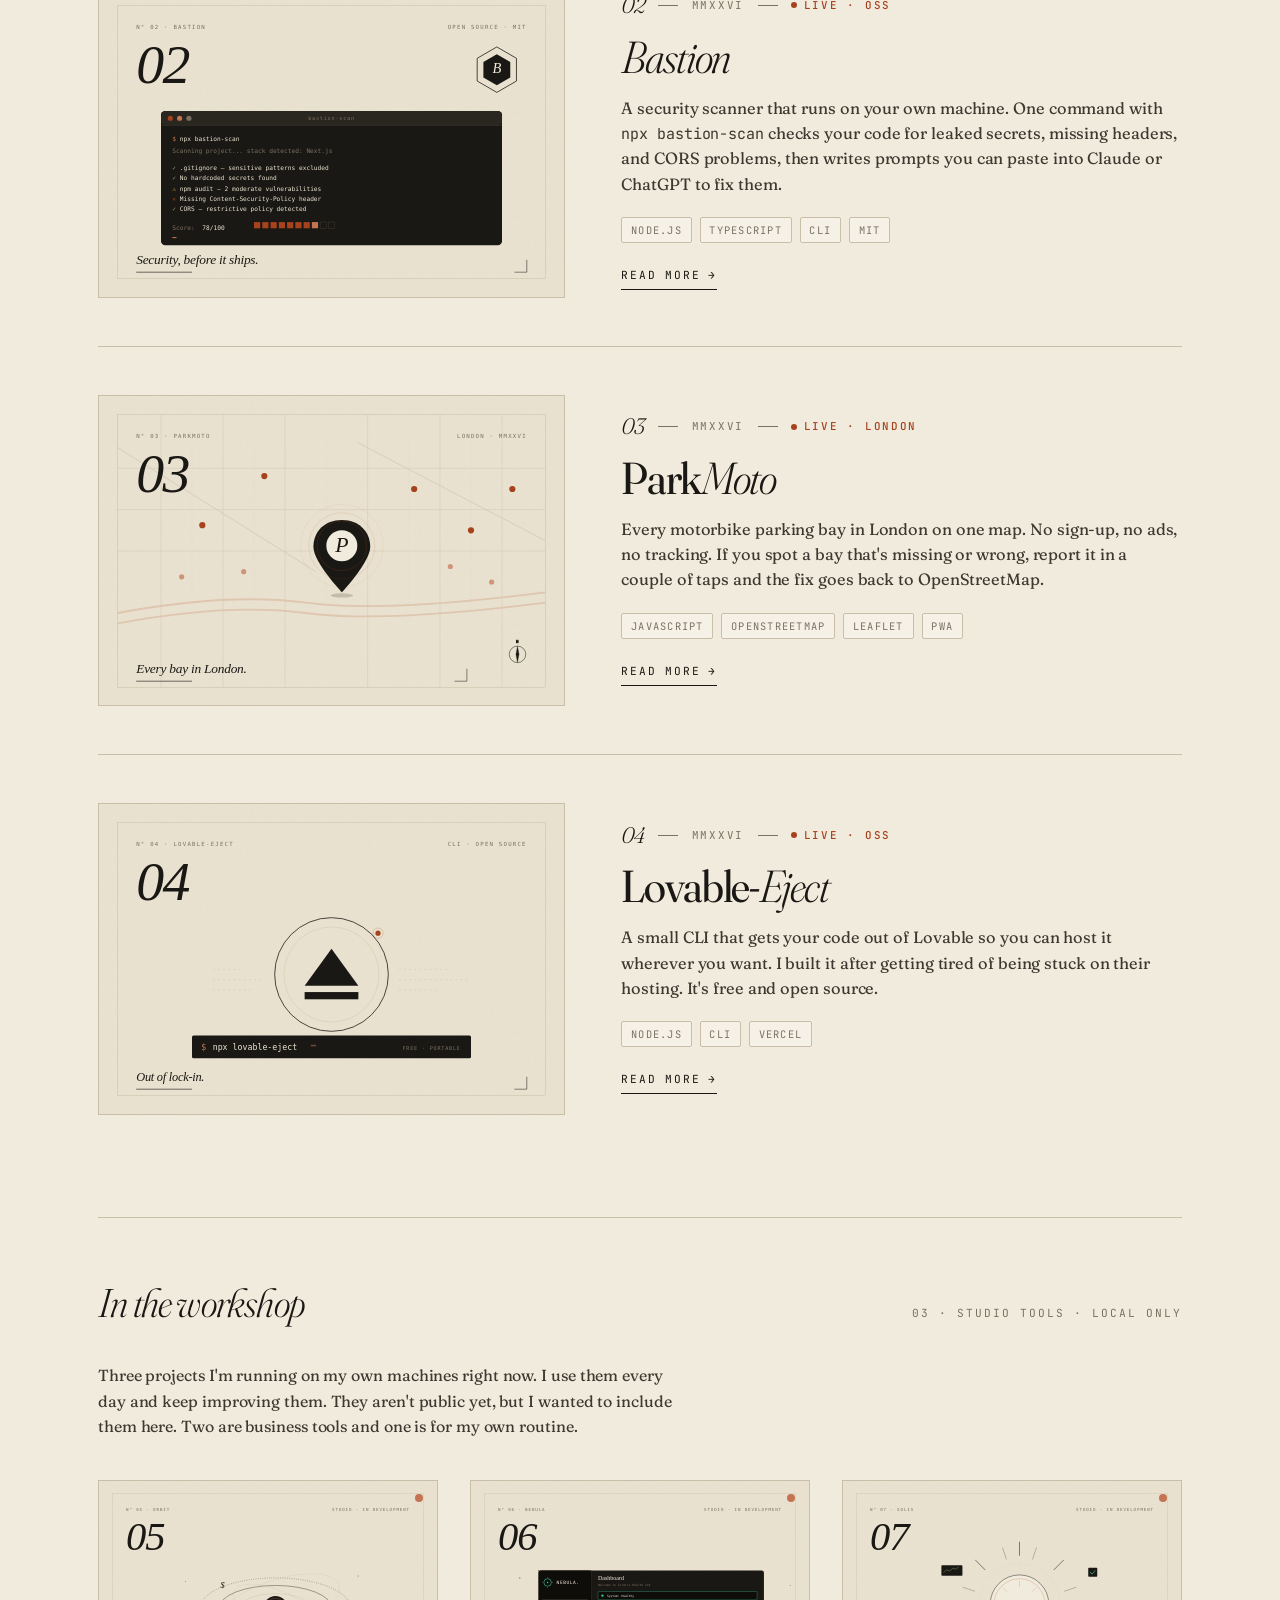
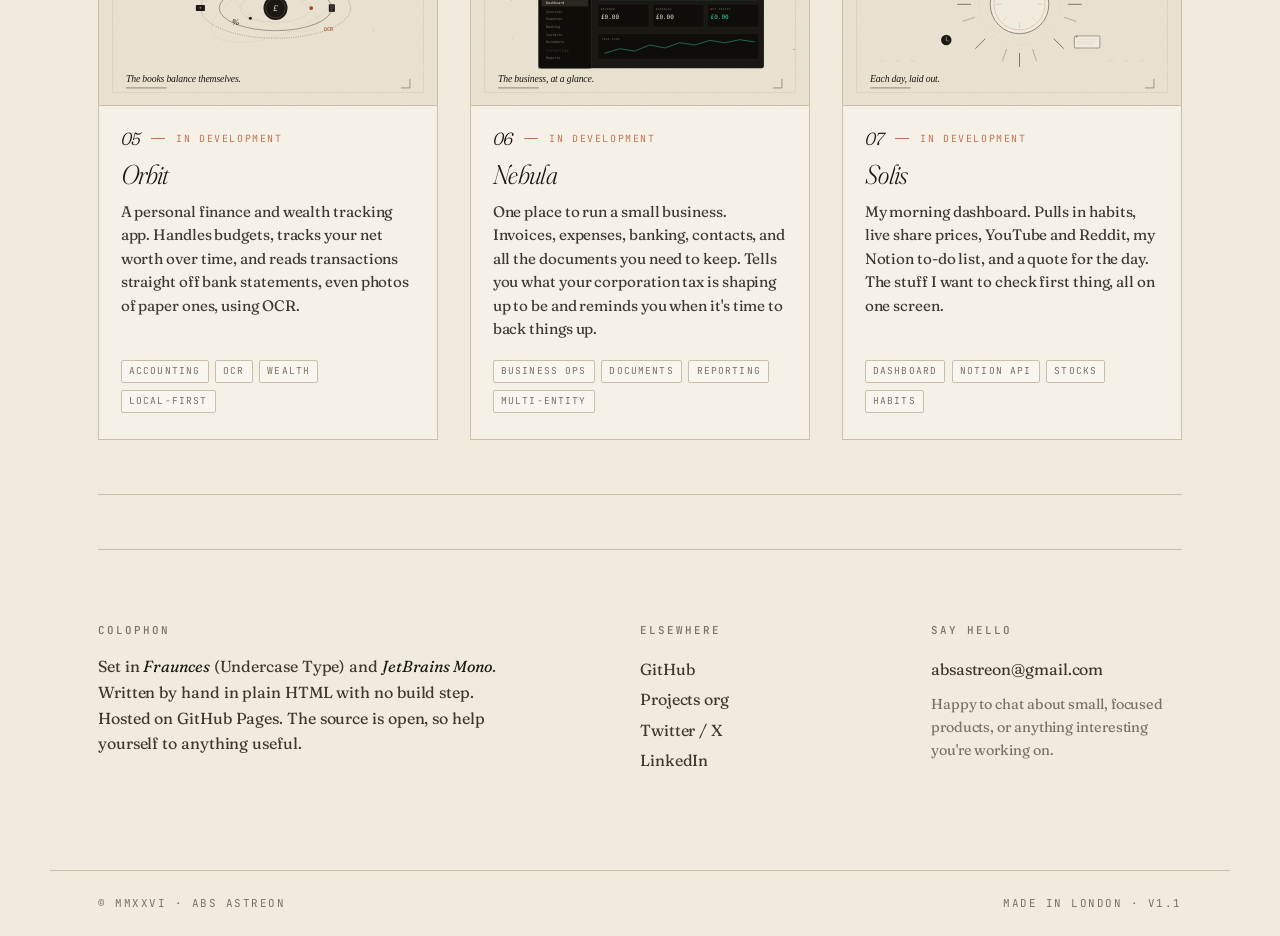
==== commit 0178a2d2: "Add click-to-copy CLI boxes, writing section, and email swap in colophon" ====
--- a/index.html
+++ b/index.html
@@ -29,6 +29,7 @@
     <nav class="site-nav reveal d2">
       <a href="#works">Works</a>
       <a href="#workshop">Workshop</a>
+      <a href="writing/index.html">Writing</a>
       <a href="#contact">Contact</a>
     </nav>
   </header>
@@ -298,7 +299,7 @@
 
         <div class="colophon-block">
           <h4>Say hello</h4>
-          <a href="mailto:hello@example.com">hello@example.com</a>
+          <a href="mailto:absastreon@gmail.com">absastreon@gmail.com</a>
           <p style="margin-top: 0.5rem; font-size: 0.9rem; color: var(--ink-mute);">
             Happy to chat about small, focused products, or anything interesting you're working on.
           </p>
--- a/styles.css
+++ b/styles.css
@@ -852,6 +852,19 @@
   gap: 1rem;
   position: relative;
   overflow: hidden;
+  cursor: pointer;
+  border: 1px solid transparent;
+  transition: border-color 0.3s ease, background 0.3s ease, transform 0.2s ease;
+  user-select: none;
+  -webkit-user-select: none;
+}
+.cli-box:hover {
+  border-color: var(--accent-soft);
+  transform: translateY(-1px);
+}
+.cli-box:focus-visible {
+  outline: none;
+  border-color: var(--accent-soft);
 }
 .cli-box::before {
   content: "$";
@@ -864,6 +877,17 @@
   text-transform: uppercase;
   color: var(--ink-mute);
   opacity: 0.7;
+  transition: color 0.3s ease, opacity 0.3s ease;
+  flex-shrink: 0;
+}
+.cli-box-copied {
+  border-color: var(--accent-soft);
+  background: #2a2620;
+  transform: translateY(-1px);
+}
+.cli-box-copied .copy-hint {
+  color: var(--accent-soft);
+  opacity: 1;
 }
 
 /* ——— Next project ————————————————————————————————————— */
@@ -1062,3 +1086,319 @@
   .reveal { opacity: 1; transform: none; animation: none; }
   * { transition: none !important; animation: none !important; }
 }
+
+/* ═══════════════════════════════════════════════════════════
+   Writing
+   Index listing + long-form article layout.
+   ═══════════════════════════════════════════════════════════ */
+
+/* ——— Writing index (listing) ——————————————————————————— */
+.writing-list {
+  display: flex;
+  flex-direction: column;
+}
+.writing-entry {
+  display: grid;
+  grid-template-columns: 1fr;
+  gap: 1rem;
+  padding: 2.25rem 0;
+  border-top: 1px dashed var(--rule);
+  color: inherit;
+  transition: transform 0.35s cubic-bezier(0.2, 0.8, 0.2, 1);
+}
+.writing-entry:first-child { border-top: 0; padding-top: 0; }
+@media (min-width: 780px) {
+  .writing-entry {
+    grid-template-columns: 14rem 1fr;
+    gap: 3rem;
+    padding: 2.75rem 0;
+    align-items: baseline;
+  }
+}
+.writing-entry-meta {
+  font-family: var(--mono);
+  font-size: 0.7rem;
+  letter-spacing: 0.16em;
+  text-transform: uppercase;
+  color: var(--ink-mute);
+  display: flex;
+  flex-wrap: wrap;
+  align-items: center;
+  gap: 0.7rem;
+  margin: 0;
+}
+.writing-entry-meta .num {
+  font-family: var(--serif);
+  font-style: italic;
+  font-variation-settings: "opsz" 144, "SOFT" 50;
+  font-size: 1.4rem;
+  font-weight: 300;
+  letter-spacing: -0.02em;
+  color: var(--ink);
+  text-transform: none;
+  line-height: 1;
+}
+.writing-entry-meta .sep {
+  width: 18px; height: 1px;
+  background: var(--ink-mute);
+}
+.writing-entry-body {
+  display: flex;
+  flex-direction: column;
+  gap: 0.6rem;
+  min-width: 0;
+}
+.writing-entry-title {
+  font-family: var(--serif);
+  font-variation-settings: "opsz" 144, "SOFT" 30;
+  font-weight: 400;
+  font-size: clamp(1.55rem, 3vw, 2.15rem);
+  line-height: 1.1;
+  letter-spacing: -0.02em;
+  margin: 0;
+  transition: transform 0.35s cubic-bezier(0.2, 0.8, 0.2, 1), color 0.35s ease;
+}
+.writing-entry-title em {
+  font-style: italic;
+  font-weight: 300;
+  color: var(--accent);
+}
+.writing-entry:hover .writing-entry-title {
+  transform: translateX(6px);
+  color: var(--accent);
+}
+.writing-entry-dek {
+  margin: 0;
+  color: var(--ink-soft);
+  font-size: 1rem;
+  line-height: 1.55;
+  max-width: 56ch;
+}
+.writing-entry-cta {
+  font-family: var(--mono);
+  font-size: 0.68rem;
+  letter-spacing: 0.16em;
+  text-transform: uppercase;
+  color: var(--ink);
+  display: inline-flex;
+  align-items: center;
+  gap: 0.5rem;
+  margin-top: 0.35rem;
+  padding-bottom: 0.25rem;
+  border-bottom: 1px solid var(--ink);
+  align-self: flex-start;
+  transition: all 0.25s ease;
+}
+.writing-entry-cta .arrow { transition: transform 0.25s ease; }
+.writing-entry:hover .writing-entry-cta {
+  color: var(--accent);
+  border-bottom-color: var(--accent);
+}
+.writing-entry:hover .writing-entry-cta .arrow {
+  transform: translateX(4px);
+}
+
+/* ——— Writing article ——————————————————————————————————— */
+.writing-article {
+  padding: 1rem 0 3rem;
+}
+.writing-article-header {
+  padding: 1.5rem 0 2.75rem;
+  border-bottom: 1px solid var(--rule);
+  margin-bottom: 3rem;
+  max-width: 65ch;
+}
+.writing-article-kicker {
+  font-family: var(--mono);
+  font-size: 0.68rem;
+  letter-spacing: 0.18em;
+  text-transform: uppercase;
+  color: var(--ink-mute);
+  margin: 0 0 1.4rem;
+  display: flex;
+  flex-wrap: wrap;
+  gap: 0.75rem;
+  align-items: center;
+}
+.writing-article-kicker .num {
+  font-family: var(--serif);
+  font-style: italic;
+  font-variation-settings: "opsz" 144, "SOFT" 50;
+  font-size: 1.4rem;
+  font-weight: 300;
+  color: var(--ink);
+  text-transform: none;
+  line-height: 1;
+}
+.writing-article-kicker .sep {
+  width: 18px; height: 1px;
+  background: var(--ink-mute);
+}
+.writing-article-title {
+  font-family: var(--serif);
+  font-variation-settings: var(--display-settings);
+  font-weight: 380;
+  font-size: clamp(2.2rem, 5.5vw, 3.75rem);
+  line-height: 1.03;
+  letter-spacing: -0.025em;
+  margin: 0 0 1.5rem;
+}
+.writing-article-title em {
+  font-style: italic;
+  font-weight: 300;
+  font-variation-settings: "opsz" 144, "SOFT" 100, "WONK" 1;
+  color: var(--accent);
+}
+.writing-article-dateline {
+  font-family: var(--mono);
+  font-size: 0.68rem;
+  letter-spacing: 0.16em;
+  text-transform: uppercase;
+  color: var(--ink-mute);
+  display: flex;
+  flex-wrap: wrap;
+  gap: 0.85rem;
+  align-items: center;
+  margin: 0;
+}
+.writing-article-dateline .sep {
+  width: 14px; height: 1px;
+  background: var(--ink-mute);
+}
+
+/* ——— Long-form prose ——————————————————————————————————— */
+.writing-prose {
+  max-width: 65ch;
+}
+.writing-prose p {
+  font-size: 1.13rem;
+  line-height: 1.72;
+  color: var(--ink-soft);
+  margin: 0 0 1.4rem;
+}
+.writing-prose p:first-of-type::first-letter {
+  font-family: var(--serif);
+  font-variation-settings: "opsz" 144, "SOFT" 0;
+  float: left;
+  font-size: 3.4em;
+  line-height: 0.85;
+  padding: 0.12em 0.12em 0 0;
+  color: var(--accent);
+  font-weight: 500;
+}
+.writing-prose h2 {
+  font-family: var(--serif);
+  font-variation-settings: "opsz" 144, "SOFT" 30;
+  font-weight: 400;
+  font-style: italic;
+  font-size: clamp(1.45rem, 2.5vw, 1.75rem);
+  letter-spacing: -0.015em;
+  color: var(--ink);
+  margin: 2.6rem 0 1rem;
+  line-height: 1.2;
+  max-width: 28ch;
+}
+.writing-prose h2 em {
+  color: var(--accent);
+  font-weight: 300;
+}
+.writing-prose strong { color: var(--ink); font-weight: 500; }
+.writing-prose em { font-style: italic; }
+.writing-prose code {
+  font-family: var(--mono);
+  font-size: 0.88em;
+  background: rgba(26, 24, 20, 0.06);
+  padding: 0.1em 0.4em;
+  border-radius: 2px;
+  color: var(--ink);
+}
+.writing-prose a {
+  color: var(--accent);
+  border-bottom: 1px solid var(--accent-soft);
+  transition: border-color 0.2s ease;
+}
+.writing-prose a:hover { border-bottom-color: var(--accent); }
+
+/* ——— Byline + project backlink ———————————————————————— */
+.writing-byline {
+  margin-top: 3rem;
+  max-width: 65ch;
+  padding-top: 1.75rem;
+  border-top: 1px solid var(--rule);
+  display: flex;
+  flex-wrap: wrap;
+  align-items: center;
+  gap: 0.85rem;
+  font-family: var(--mono);
+  font-size: 0.68rem;
+  letter-spacing: 0.16em;
+  text-transform: uppercase;
+  color: var(--ink-mute);
+}
+.writing-byline em {
+  font-family: var(--serif);
+  font-style: italic;
+  font-size: 1.05rem;
+  letter-spacing: -0.01em;
+  text-transform: none;
+  color: var(--ink);
+  font-weight: 300;
+}
+.writing-byline .sep {
+  width: 16px; height: 1px;
+  background: var(--ink-mute);
+}
+
+.writing-backlink {
+  display: grid;
+  grid-template-columns: 1fr auto;
+  align-items: center;
+  gap: 1.5rem;
+  margin: 2.25rem 0 0;
+  max-width: 65ch;
+  padding: 1.2rem 1.35rem;
+  border: 1px solid var(--rule);
+  background: rgba(255, 255, 255, 0.35);
+  color: var(--ink);
+  transition: all 0.25s ease;
+}
+.writing-backlink:hover {
+  border-color: var(--ink);
+  transform: translateY(-2px);
+  background: rgba(255, 255, 255, 0.55);
+}
+.writing-backlink .meta {
+  display: flex;
+  flex-direction: column;
+  gap: 0.2rem;
+  min-width: 0;
+}
+.writing-backlink .label {
+  font-family: var(--mono);
+  font-size: 0.64rem;
+  letter-spacing: 0.18em;
+  text-transform: uppercase;
+  color: var(--ink-mute);
+}
+.writing-backlink .title {
+  font-family: var(--serif);
+  font-variation-settings: "opsz" 144, "SOFT" 30;
+  font-weight: 400;
+  font-size: 1.3rem;
+  letter-spacing: -0.01em;
+  margin: 0;
+  color: var(--ink);
+}
+.writing-backlink .title em {
+  font-style: italic;
+  font-weight: 300;
+}
+.writing-backlink .arrow {
+  font-family: var(--mono);
+  color: var(--ink-mute);
+  transition: transform 0.25s ease, color 0.25s ease;
+}
+.writing-backlink:hover .arrow {
+  color: var(--accent);
+  transform: translateX(4px);
+}
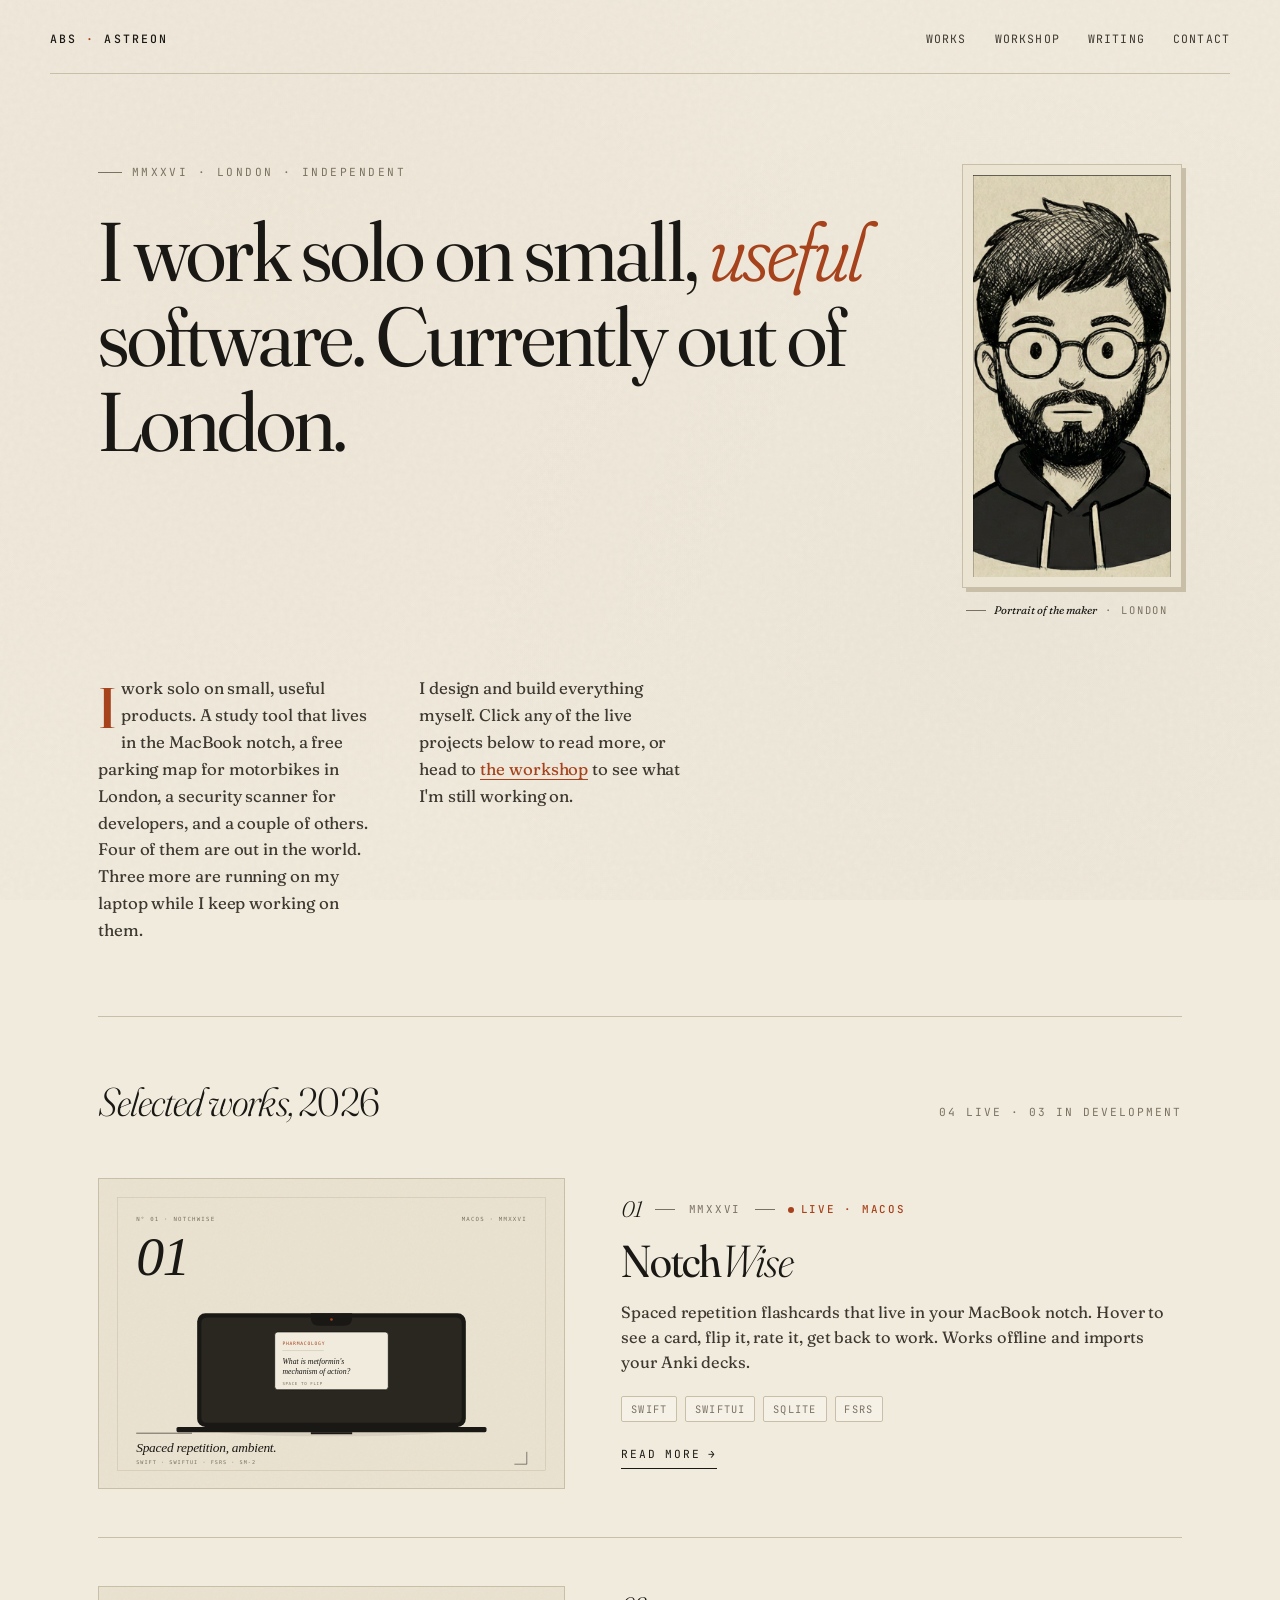
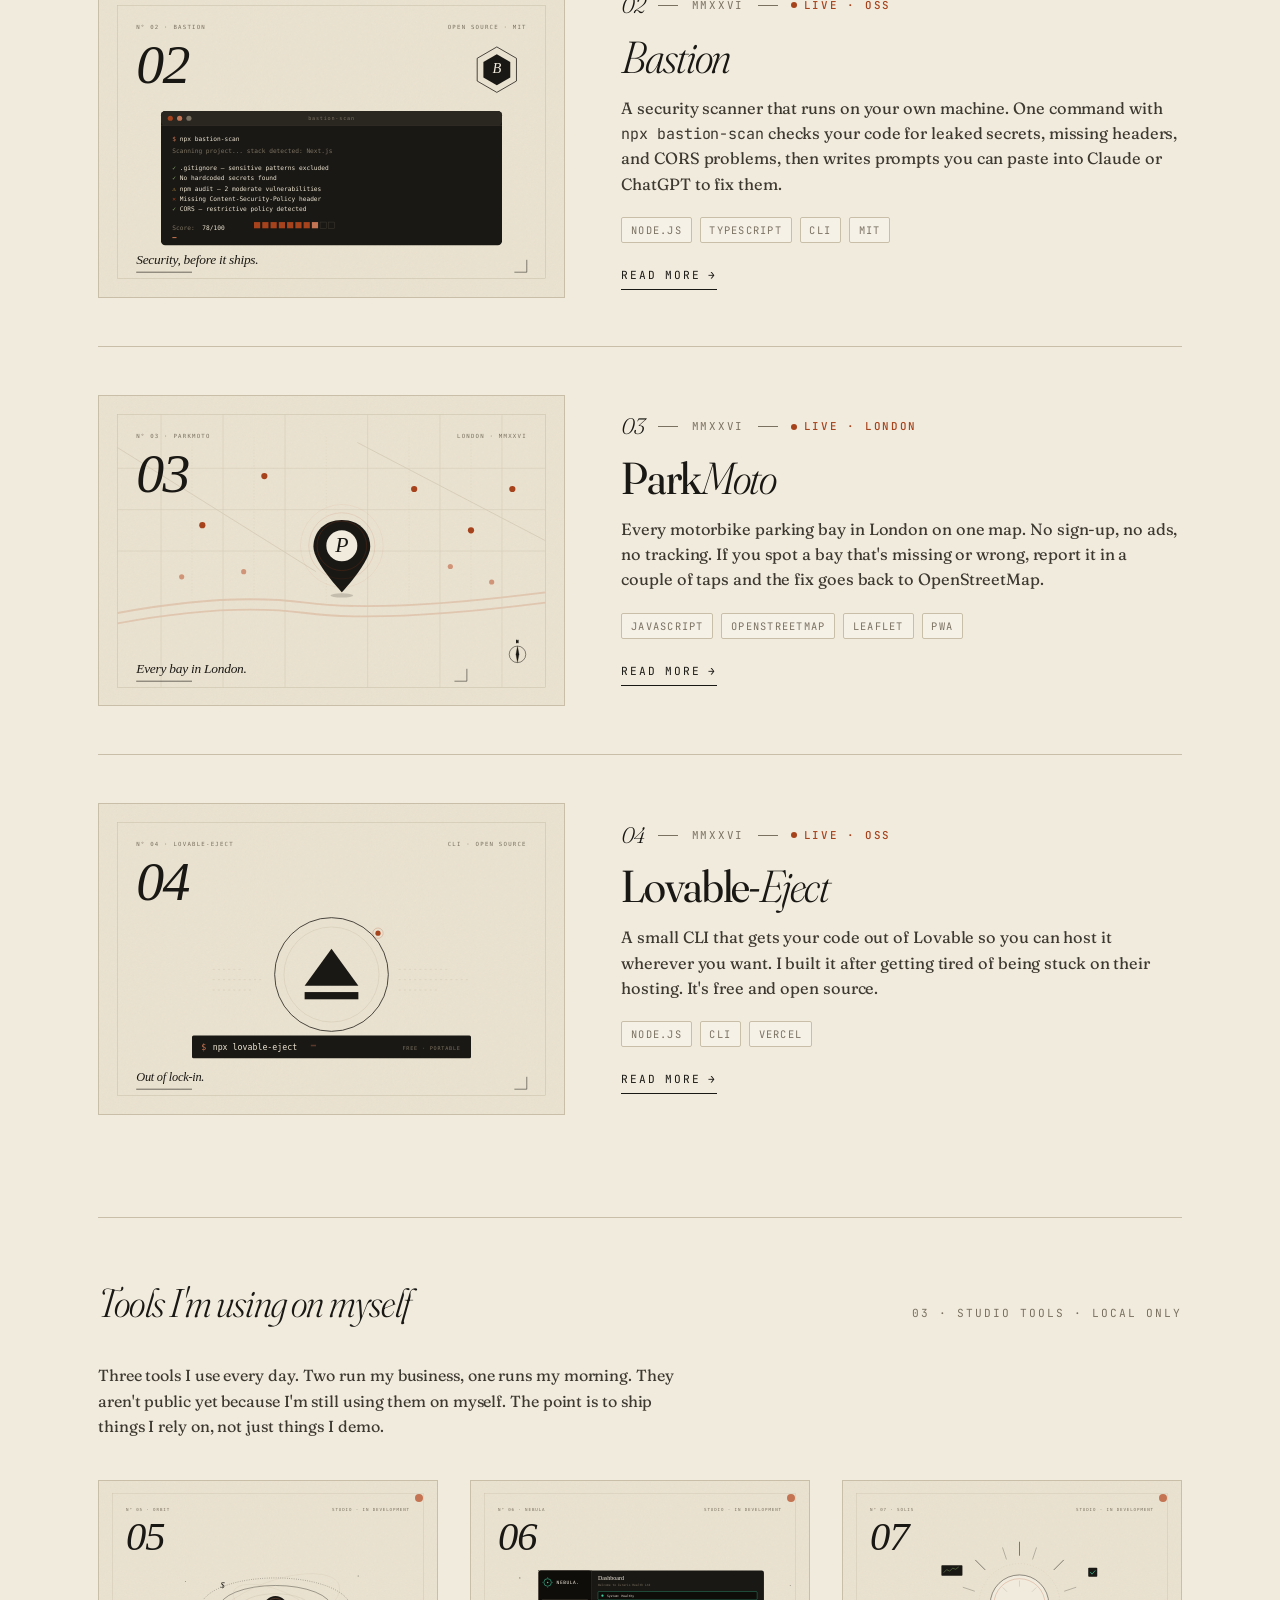
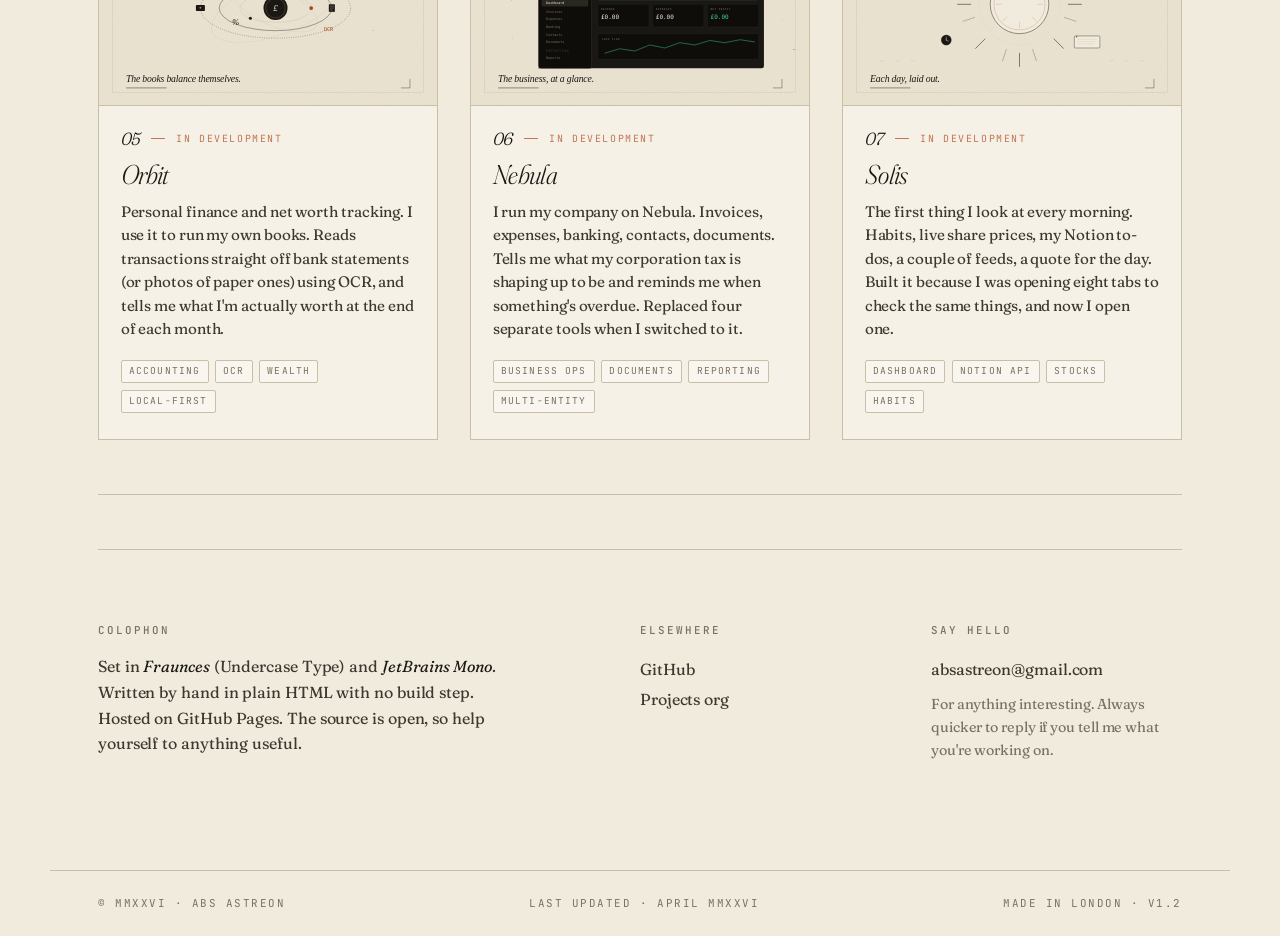
==== commit 9fa533d1: "Sharpen portfolio v1.2: tighter hero, reframed Workshop, varied section labels, canonicals, last-upd" ====
--- a/index.html
+++ b/index.html
@@ -10,6 +10,8 @@
   <meta property="og:title" content="ABS Astreon · Index of Works" />
   <meta property="og:description" content="A small archive of independent software, tools and product work." />
   <meta property="og:type" content="website" />
+
+  <link rel="canonical" href="https://absastreon.github.io/" />
 
   <link rel="preconnect" href="https://fonts.googleapis.com" />
   <link rel="preconnect" href="https://fonts.gstatic.com" crossorigin />
@@ -41,7 +43,7 @@
         <div class="hero-lead">
           <p class="eyebrow reveal d2">MMXXVI · London · Independent</p>
           <h1 class="reveal d3">
-            An <em>index</em> of the things I've built lately. Software, tools, and a few smaller experiments.
+            I work solo on small, <em>useful</em> software. Currently out of London.
           </h1>
         </div>
         <figure class="hero-figure reveal d4">
@@ -194,12 +196,12 @@
 
     <section id="workshop" class="block">
       <div class="section-head">
-        <h2>In the workshop</h2>
+        <h2>Tools I'm using on myself</h2>
         <span class="tag">03 · Studio tools · Local only</span>
       </div>
 
       <p style="margin: -1rem 0 2.5rem; max-width: 58ch; color: var(--ink-soft); font-size: 1rem; line-height: 1.6;">
-        Three projects I'm running on my own machines right now. I use them every day and keep improving them. They aren't public yet, but I wanted to include them here. Two are business tools and one is for my own routine.
+        Three tools I use every day. Two run my business, one runs my morning. They aren't public yet because I'm still using them on myself. The point is to ship things I rely on, not just things I demo.
       </p>
 
       <div class="workshop">
@@ -217,7 +219,7 @@
             </p>
             <h3 class="workshop-title"><em>Orbit</em></h3>
             <p class="workshop-desc">
-              A personal finance and wealth tracking app. Handles budgets, tracks your net worth over time, and reads transactions straight off bank statements, even photos of paper ones, using OCR.
+              Personal finance and net worth tracking. I use it to run my own books. Reads transactions straight off bank statements (or photos of paper ones) using OCR, and tells me what I'm actually worth at the end of each month.
             </p>
             <div class="workshop-stack">
               <span>Accounting</span>
@@ -241,7 +243,7 @@
             </p>
             <h3 class="workshop-title"><em>Nebula</em></h3>
             <p class="workshop-desc">
-              One place to run a small business. Invoices, expenses, banking, contacts, and all the documents you need to keep. Tells you what your corporation tax is shaping up to be and reminds you when it's time to back things up.
+              I run my company on Nebula. Invoices, expenses, banking, contacts, documents. Tells me what my corporation tax is shaping up to be and reminds me when something's overdue. Replaced four separate tools when I switched to it.
             </p>
             <div class="workshop-stack">
               <span>Business Ops</span>
@@ -265,7 +267,7 @@
             </p>
             <h3 class="workshop-title"><em>Solis</em></h3>
             <p class="workshop-desc">
-              My morning dashboard. Pulls in habits, live share prices, YouTube and Reddit, my Notion to-do list, and a quote for the day. The stuff I want to check first thing, all on one screen.
+              The first thing I look at every morning. Habits, live share prices, my Notion to-dos, a couple of feeds, a quote for the day. Built it because I was opening eight tabs to check the same things, and now I open one.
             </p>
             <div class="workshop-stack">
               <span>Dashboard</span>
@@ -293,15 +295,13 @@
           <h4>Elsewhere</h4>
           <a href="https://github.com/absastreon" target="_blank" rel="noopener">GitHub</a>
           <a href="https://github.com/ABS-Projects-2026" target="_blank" rel="noopener">Projects org</a>
-          <a href="#">Twitter / X</a>
-          <a href="#">LinkedIn</a>
         </div>
 
         <div class="colophon-block">
           <h4>Say hello</h4>
           <a href="mailto:absastreon@gmail.com">absastreon@gmail.com</a>
           <p style="margin-top: 0.5rem; font-size: 0.9rem; color: var(--ink-mute);">
-            Happy to chat about small, focused products, or anything interesting you're working on.
+            For anything interesting. Always quicker to reply if you tell me what you're working on.
           </p>
         </div>
       </div>
@@ -310,7 +310,8 @@
 
   <div class="footer-rule">
     <span>© MMXXVI · ABS Astreon</span>
-    <span>Made in London · v1.1</span>
+    <span>Last updated · April MMXXVI</span>
+    <span>Made in London · v1.2</span>
   </div>
 </body>
 </html>
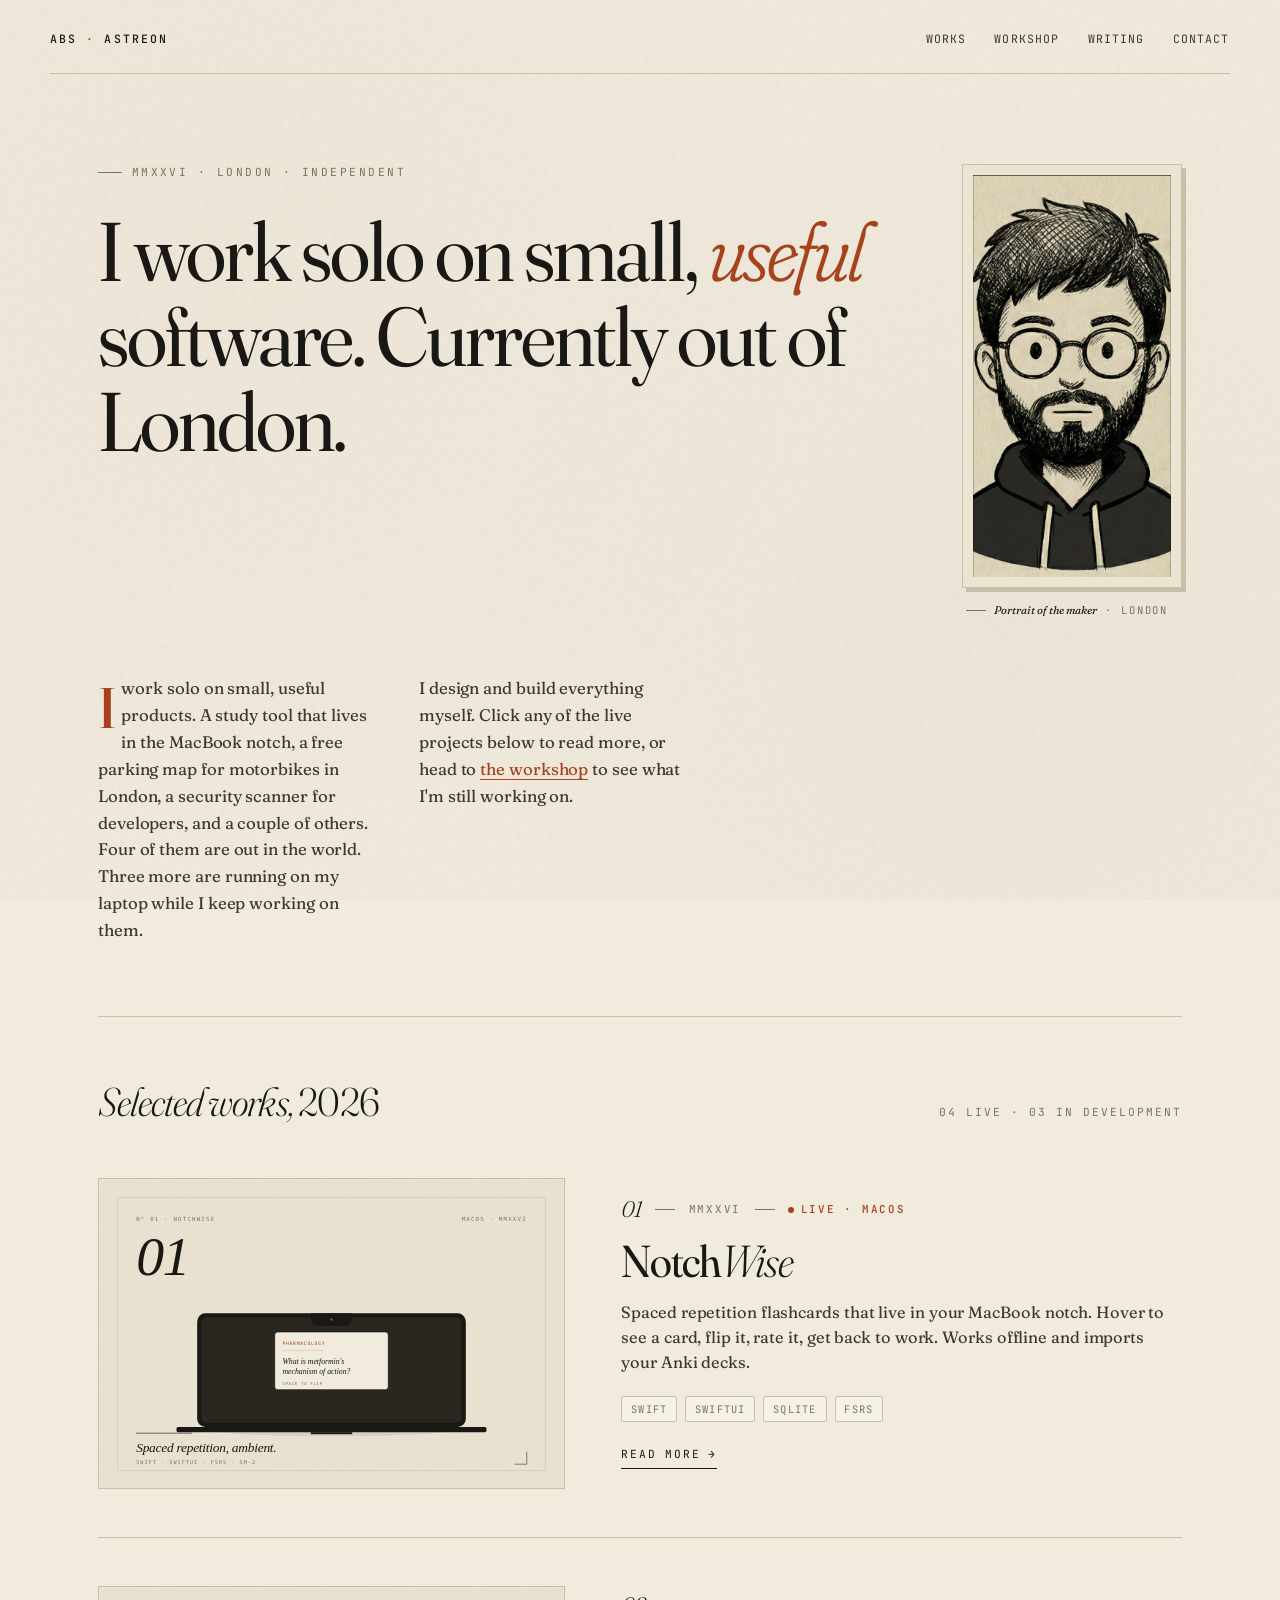
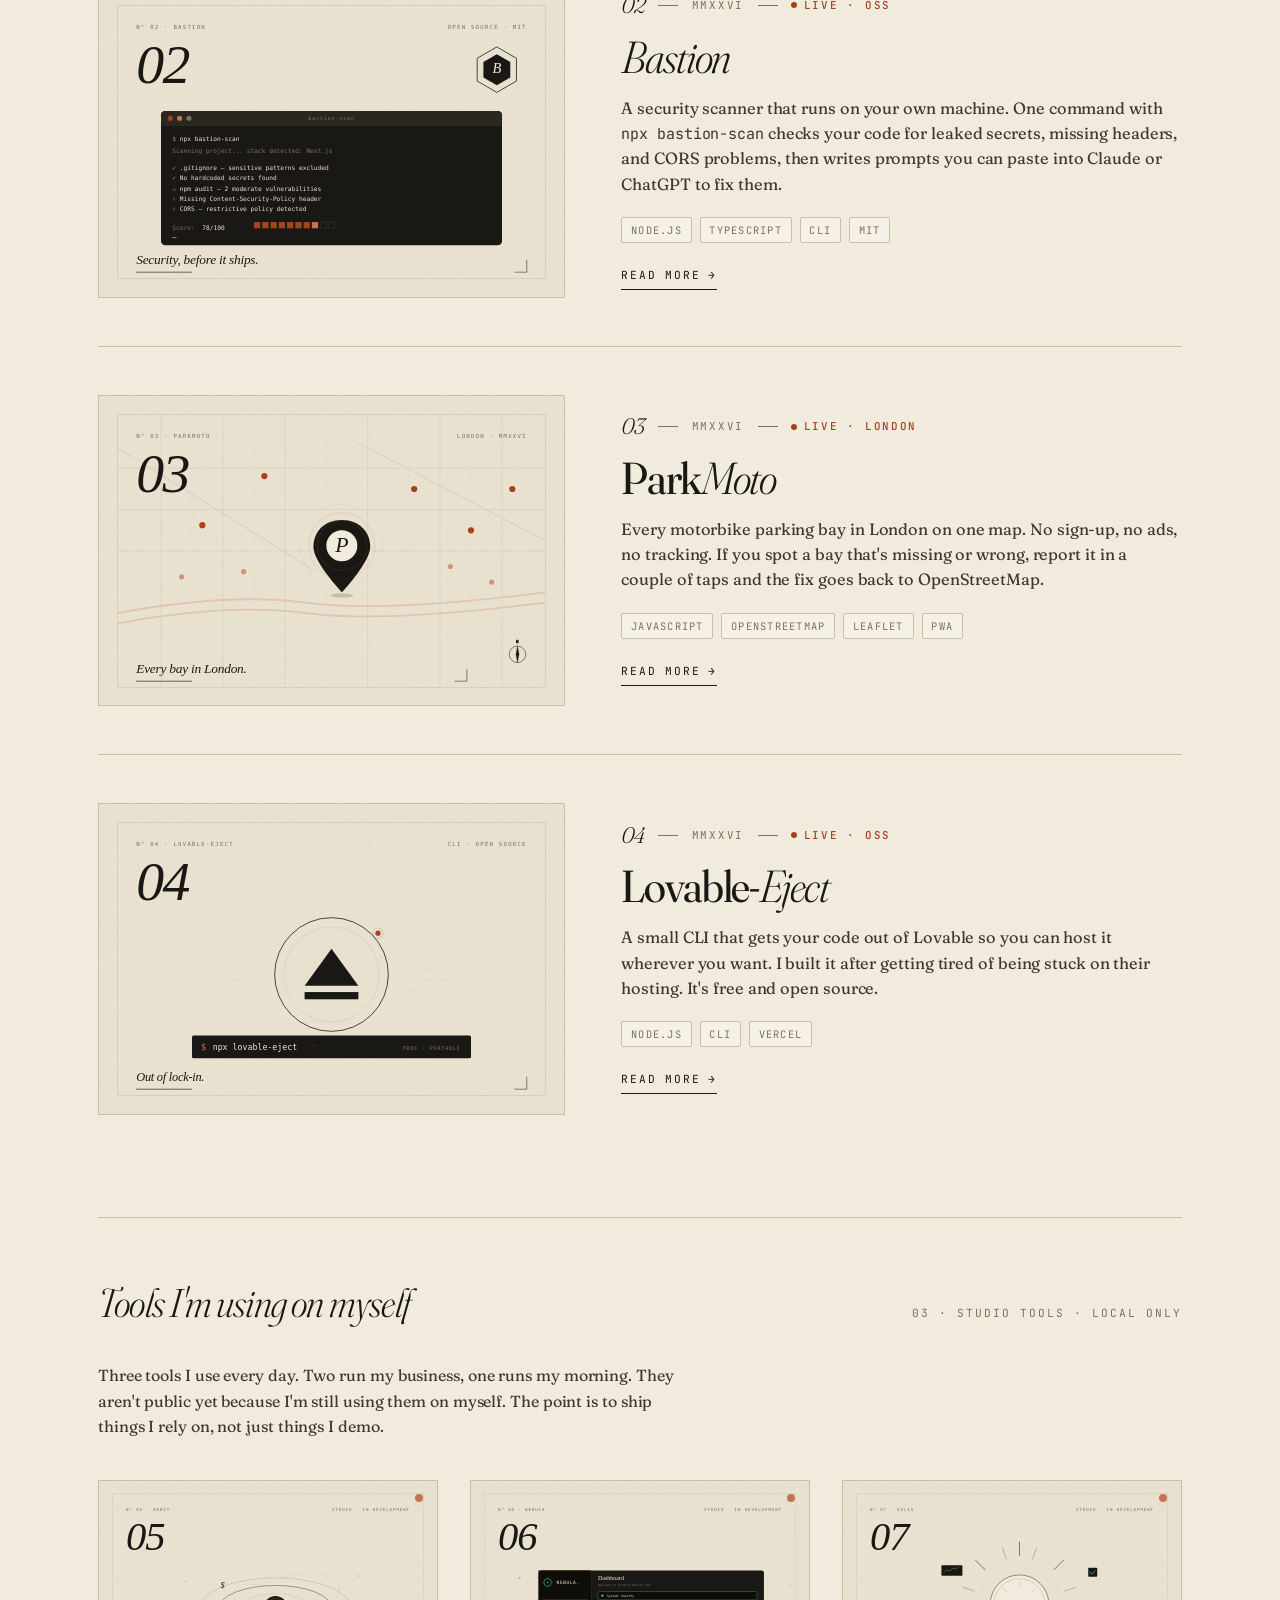
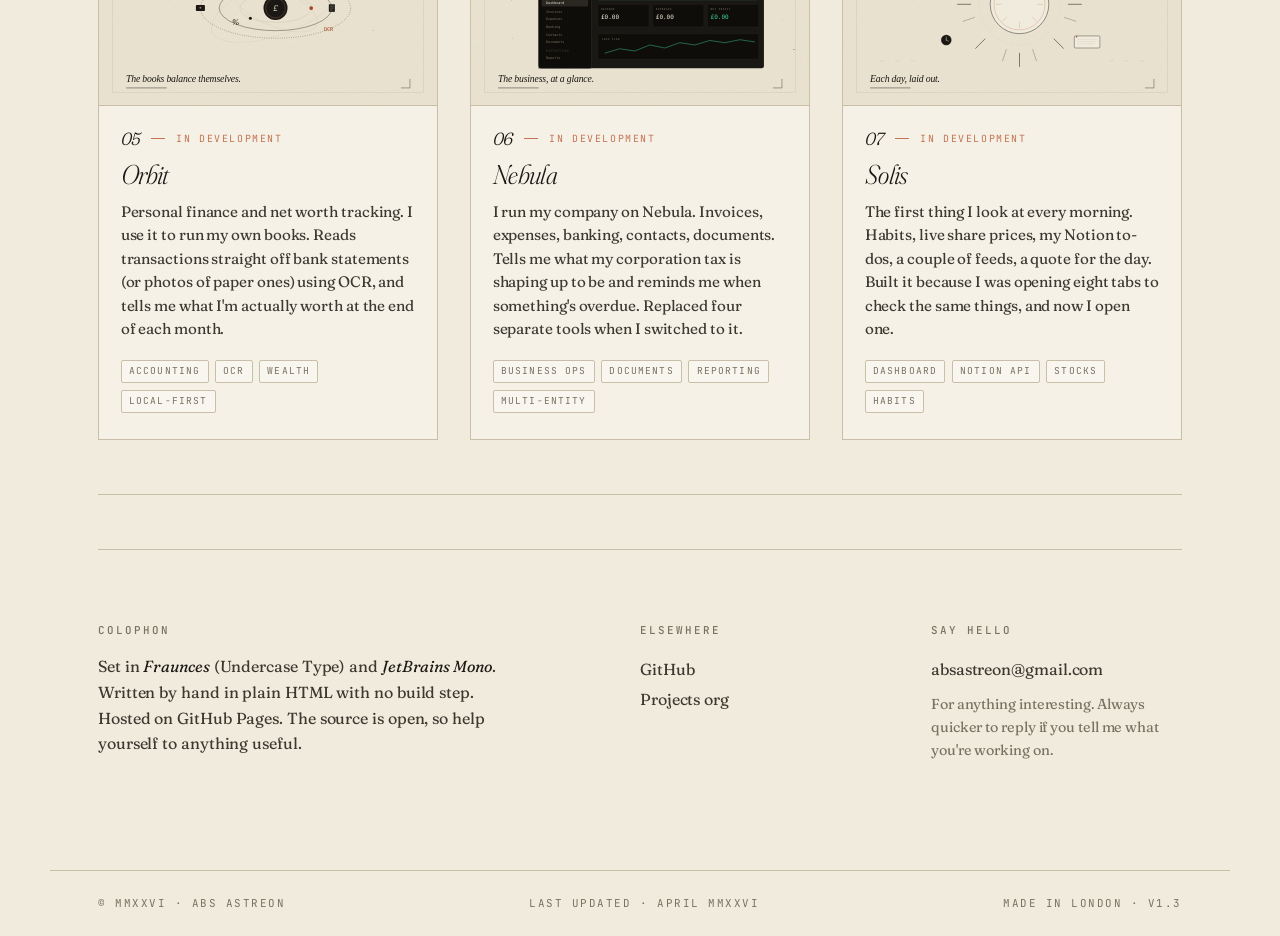
==== commit 6d1efde1: "v1.3: ParkMoto post + Bastion draft + RSS feed + focus styles + boosted copy flash" ====
--- a/index.html
+++ b/index.html
@@ -12,6 +12,7 @@
   <meta property="og:type" content="website" />
 
   <link rel="canonical" href="https://absastreon.github.io/" />
+  <link rel="alternate" type="application/rss+xml" title="ABS Astreon · Writing" href="writing/rss.xml" />
 
   <link rel="preconnect" href="https://fonts.googleapis.com" />
   <link rel="preconnect" href="https://fonts.gstatic.com" crossorigin />
@@ -311,7 +312,7 @@
   <div class="footer-rule">
     <span>© MMXXVI · ABS Astreon</span>
     <span>Last updated · April MMXXVI</span>
-    <span>Made in London · v1.2</span>
+    <span>Made in London · v1.3</span>
   </div>
 </body>
 </html>
--- a/styles.css
+++ b/styles.css
@@ -1402,3 +1402,66 @@
   color: var(--accent);
   transform: translateX(4px);
 }
+
+/* ═══════════════════════════════════════════════════════════
+   Accessibility & polish · v1.3
+   ═══════════════════════════════════════════════════════════ */
+
+/* ——— Keyboard focus rings ———————————————————————————————
+   :focus-visible only fires for keyboard navigation, not mouse
+   clicks. So mouse users see nothing change, but anyone tabbing
+   through gets a clear, accent-coloured outline that respects
+   the existing palette. Applies broadly to interactive surfaces. */
+
+a:focus-visible,
+button:focus-visible,
+[role="button"]:focus-visible,
+.cli-box:focus-visible {
+  outline: 2px solid var(--accent);
+  outline-offset: 3px;
+  border-radius: 2px;
+}
+
+.site-nav a:focus-visible,
+.wordmark a:focus-visible,
+.back-link:focus-visible {
+  outline: 2px solid var(--accent);
+  outline-offset: 4px;
+}
+
+.project:focus-visible,
+.workshop-card:focus-visible,
+.link-card:focus-visible,
+.writing-entry:focus-visible,
+.writing-backlink:focus-visible,
+.next-project:focus-visible {
+  outline: 2px solid var(--accent);
+  outline-offset: 6px;
+}
+
+/* ——— Boosted cli-box copied state ————————————————————————
+   The original copied flash was subtle. Boosting the contrast
+   and adding a brief inner glow makes the success feedback
+   unmissable without becoming gaudy. */
+
+.cli-box-copied {
+  border-color: var(--accent);
+  background: #2d2620;
+  box-shadow: inset 0 0 0 1px var(--accent-soft), 0 0 0 4px rgba(196, 116, 82, 0.15);
+}
+.cli-box-copied::before {
+  color: var(--accent);
+}
+.cli-box-copied .copy-hint {
+  color: var(--accent-soft);
+  opacity: 1;
+  font-weight: 500;
+}
+
+/* ——— Note on dark mode ——————————————————————————————————
+   Intentionally not implemented. The warm paper palette is
+   the visual brand of the site; a dark mode would either
+   require a separate, equally-considered dark palette or
+   would dilute the editorial aesthetic with a default invert.
+   Neither is worth doing right now. If a dark theme is added
+   later, it should be designed from scratch, not derived. */
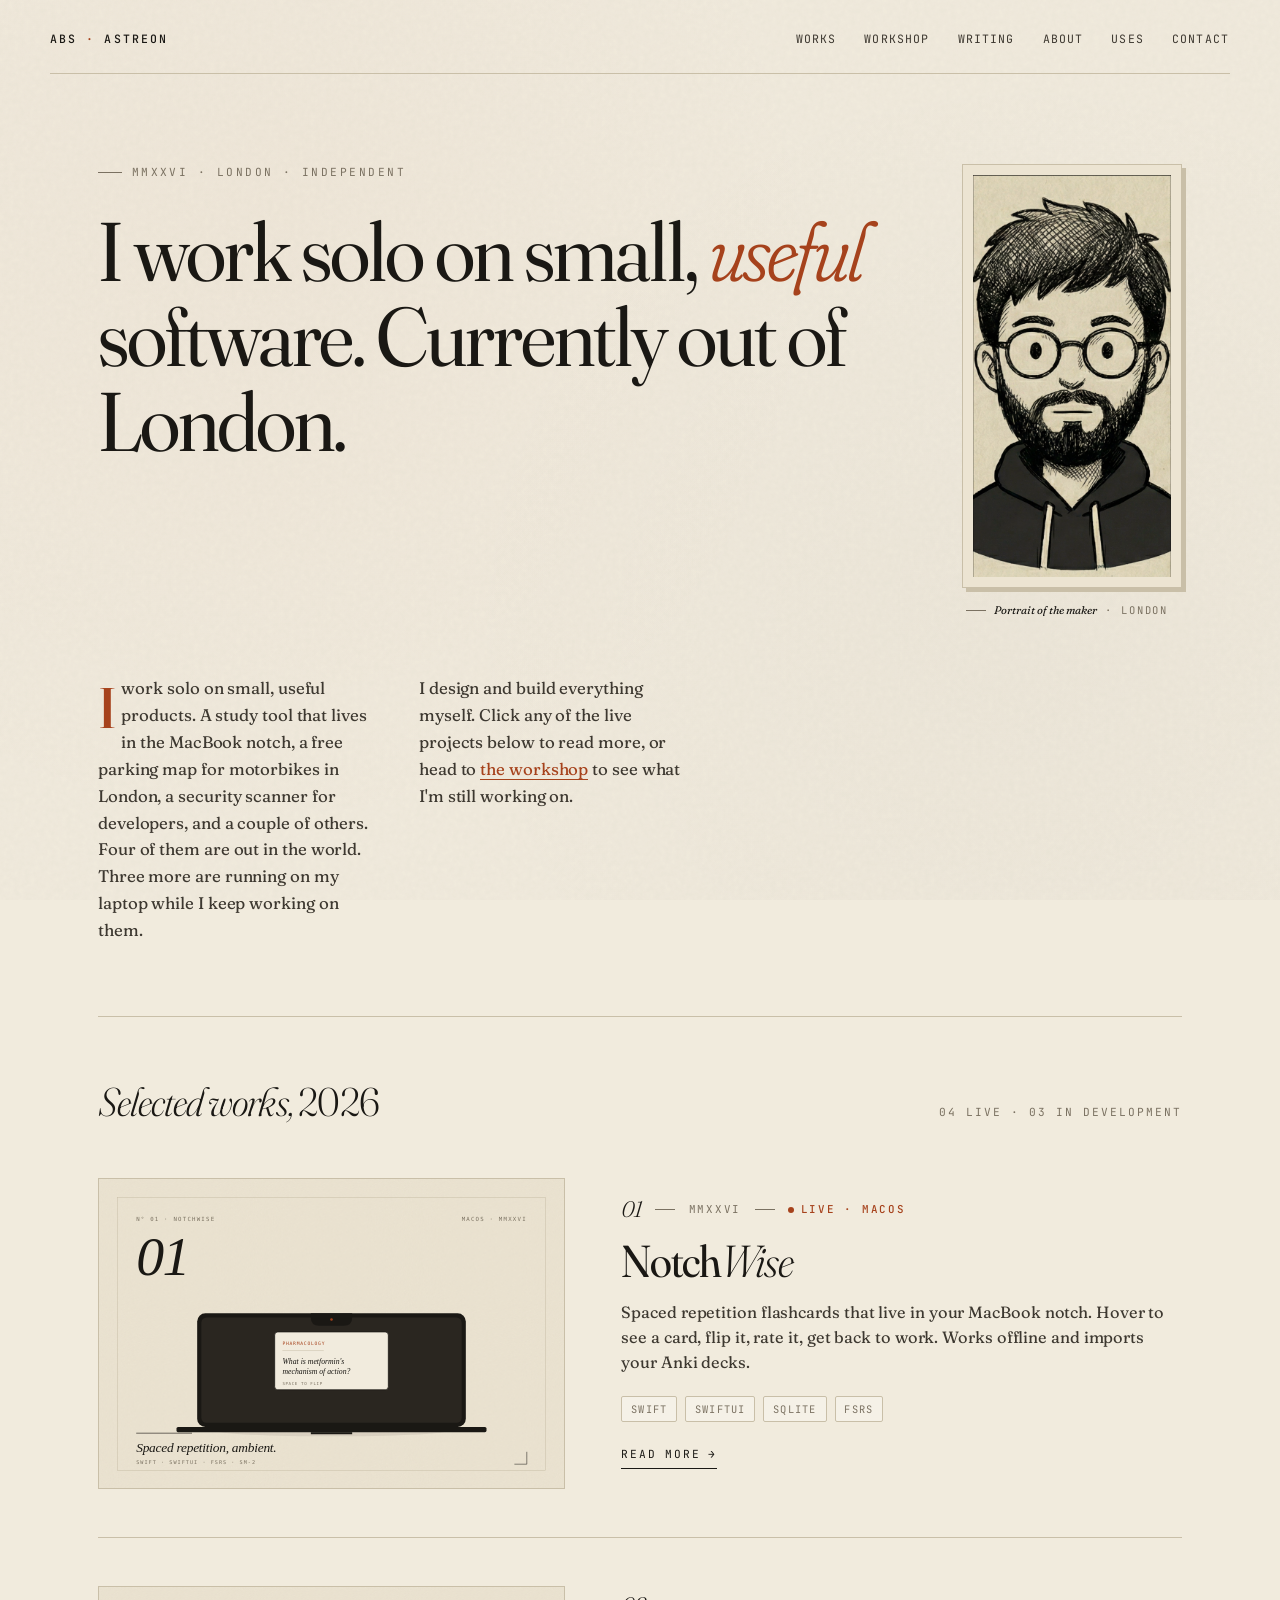
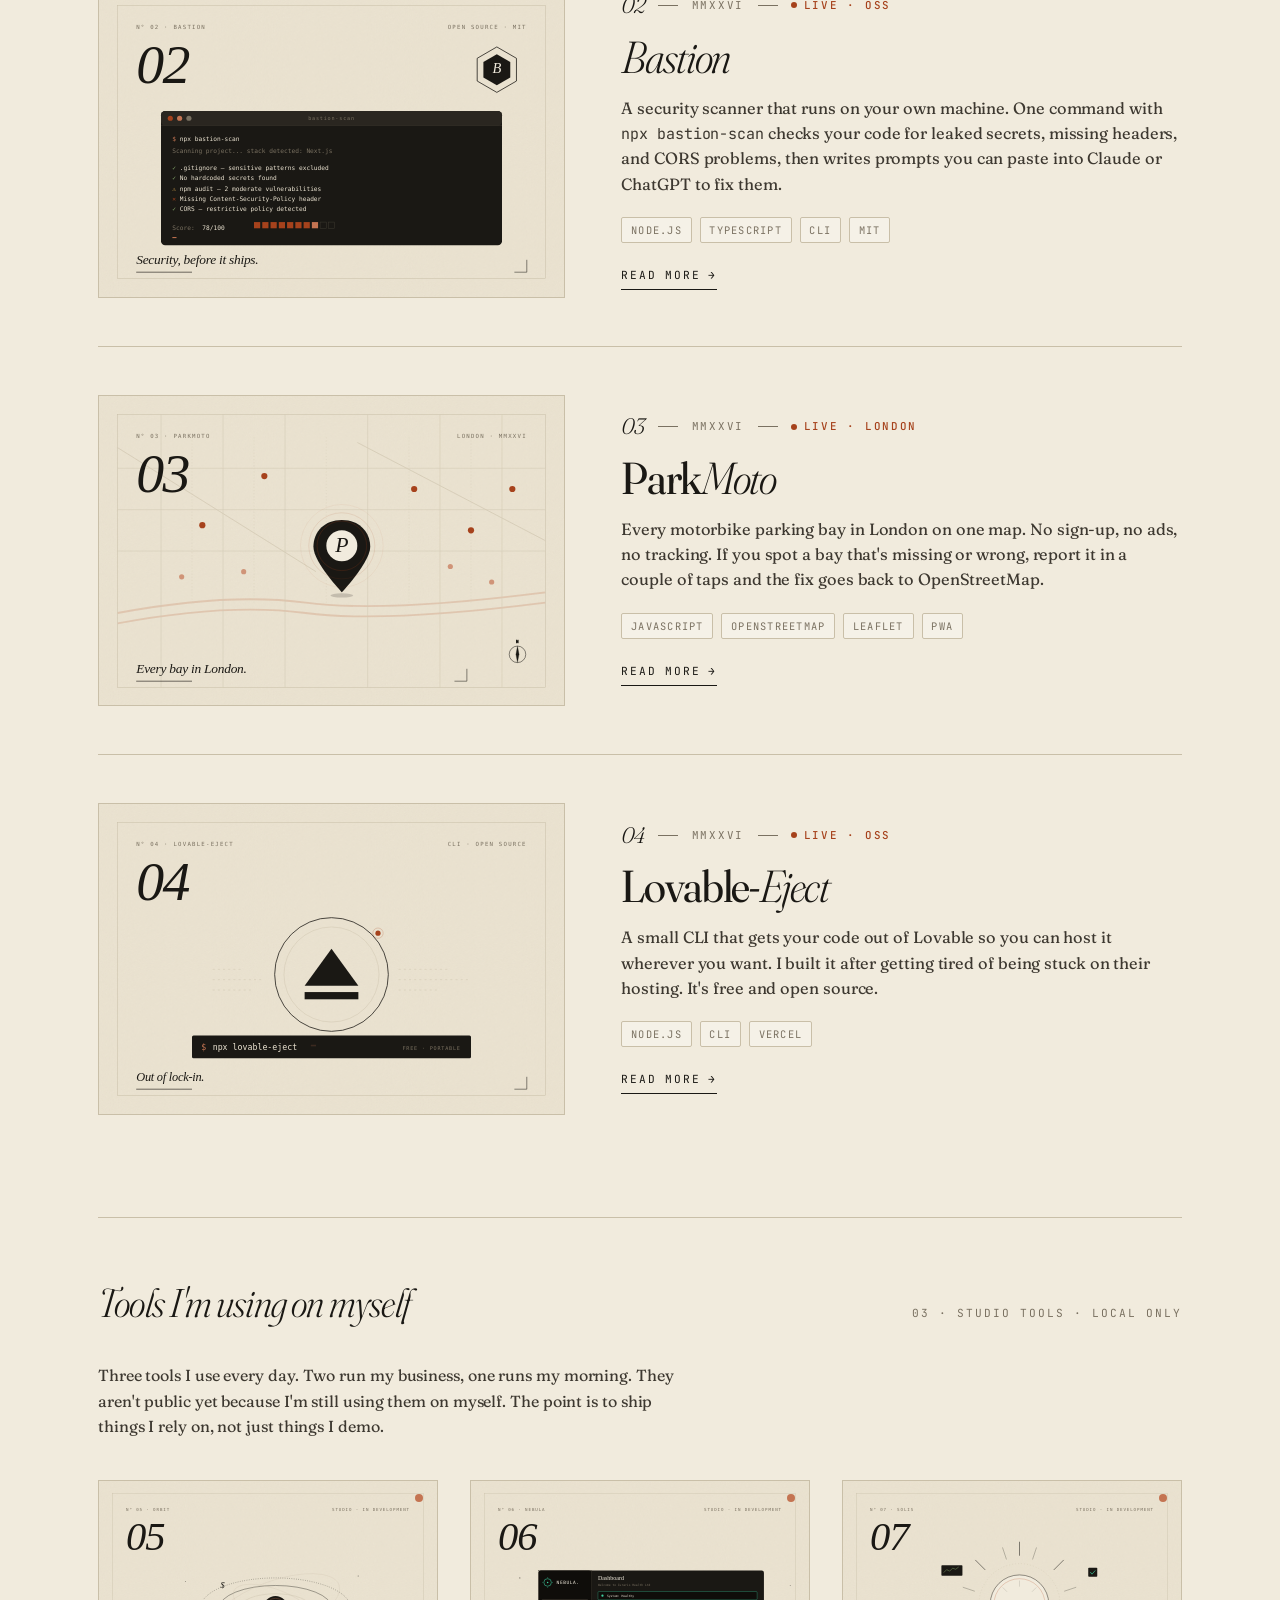
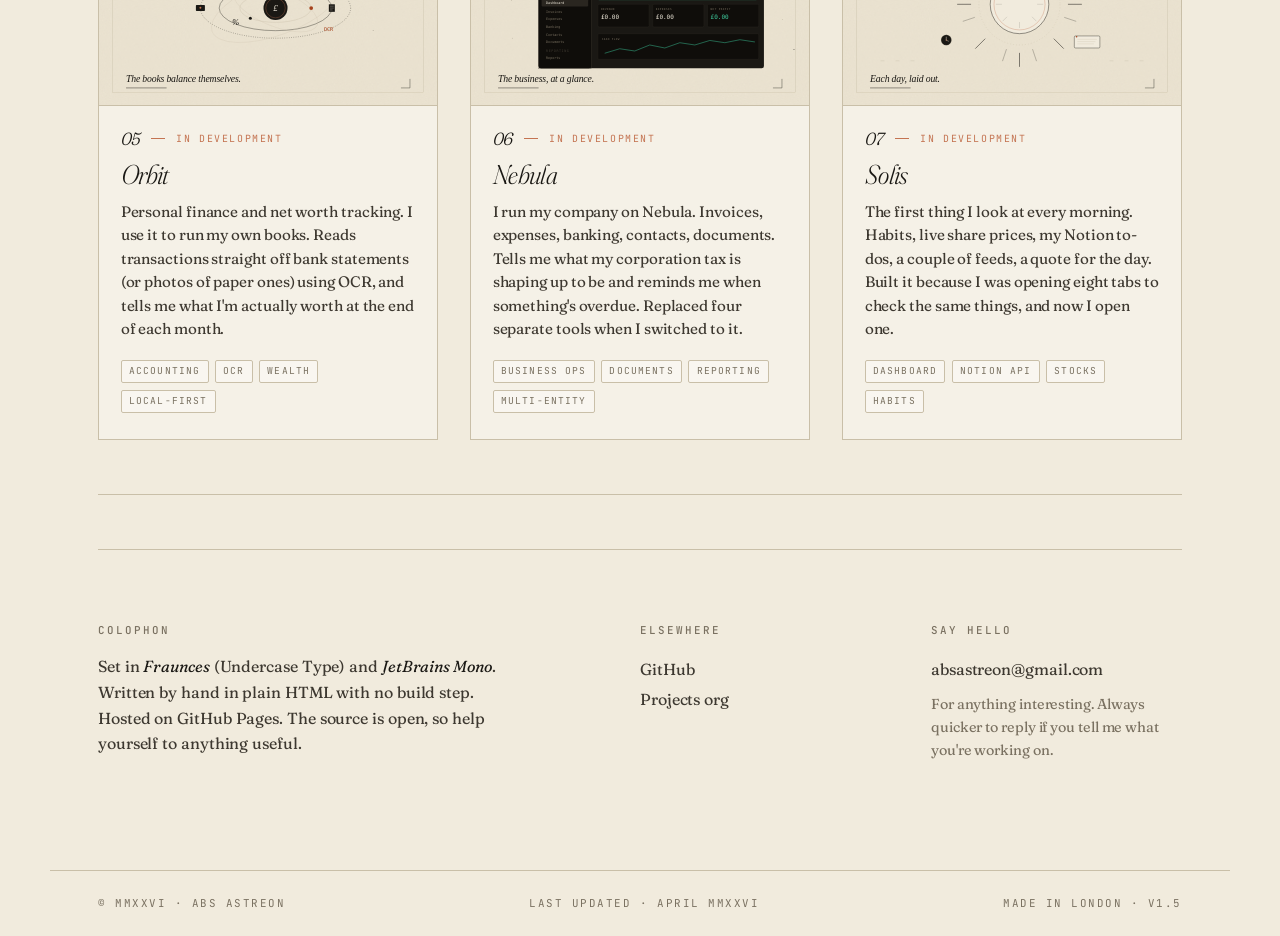
==== commit 47dfec3e: "v1.5: ParkMoto images live, /uses and /about pages, nav expanded" ====
--- a/index.html
+++ b/index.html
@@ -33,6 +33,8 @@
       <a href="#works">Works</a>
       <a href="#workshop">Workshop</a>
       <a href="writing/index.html">Writing</a>
+      <a href="about.html">About</a>
+      <a href="uses.html">Uses</a>
       <a href="#contact">Contact</a>
     </nav>
   </header>
@@ -312,7 +314,7 @@
   <div class="footer-rule">
     <span>© MMXXVI · ABS Astreon</span>
     <span>Last updated · April MMXXVI</span>
-    <span>Made in London · v1.3</span>
+    <span>Made in London · v1.5</span>
   </div>
 </body>
 </html>
--- a/styles.css
+++ b/styles.css
@@ -1465,3 +1465,144 @@
    would dilute the editorial aesthetic with a default invert.
    Neither is worth doing right now. If a dark theme is added
    later, it should be designed from scratch, not derived. */
+
+/* ═══════════════════════════════════════════════════════════
+   Writing · v1.4 additions
+   In brief blocks (magazine-style standfirst) and figures
+   with caption typography + screenshot-pending placeholders.
+   ═══════════════════════════════════════════════════════════ */
+
+/* ——— In brief / standfirst ——————————————————————————————
+   Sits between dateline and prose. Italic Fraunces, larger
+   than body, accent border on the left, very subtle warm
+   background. Frames the post without spoiling it. */
+.writing-deck {
+  font-family: var(--serif);
+  font-style: italic;
+  font-variation-settings: "opsz" 144, "SOFT" 50;
+  font-size: 1.18rem;
+  line-height: 1.55;
+  color: var(--ink-soft);
+  max-width: 60ch;
+  margin: 2.25rem 0 3rem;
+  padding: 1.4rem 1.6rem 1.5rem;
+  border-left: 2px solid var(--accent);
+  background: rgba(166, 66, 28, 0.04);
+}
+.writing-deck-label {
+  display: block;
+  font-family: var(--mono);
+  font-style: normal;
+  font-size: 0.66rem;
+  letter-spacing: 0.18em;
+  text-transform: uppercase;
+  color: var(--ink-mute);
+  font-weight: 500;
+  margin-bottom: 0.65rem;
+}
+.writing-deck p {
+  font-size: inherit !important;
+  line-height: inherit !important;
+  color: inherit !important;
+  margin: 0 !important;
+}
+.writing-deck p:first-of-type::first-letter {
+  font-family: inherit !important;
+  float: none !important;
+  font-size: inherit !important;
+  padding: 0 !important;
+  color: inherit !important;
+  line-height: inherit !important;
+}
+
+/* ——— Figures ———————————————————————————————————————————
+   Constrained to article measure. Image with thin border
+   echoing the project-page detail-cover treatment, then a
+   mono caption with a serif italic figure number. */
+.writing-figure {
+  margin: 2.75rem 0;
+  max-width: 65ch;
+}
+.writing-figure img {
+  width: 100%;
+  height: auto;
+  display: block;
+  border: 1px solid var(--rule);
+  background: var(--paper-warm);
+}
+.writing-figure figcaption {
+  margin-top: 0.85rem;
+  font-family: var(--mono);
+  font-size: 0.7rem;
+  letter-spacing: 0.14em;
+  text-transform: uppercase;
+  color: var(--ink-mute);
+  display: flex;
+  flex-wrap: wrap;
+  gap: 0.7rem;
+  align-items: baseline;
+}
+.writing-figure figcaption .figure-num {
+  font-family: var(--serif);
+  font-style: italic;
+  font-variation-settings: "opsz" 144, "SOFT" 50;
+  font-size: 1.05rem;
+  font-weight: 300;
+  color: var(--accent);
+  text-transform: none;
+  letter-spacing: -0.01em;
+}
+.writing-figure figcaption .figure-text {
+  flex: 1;
+  min-width: 0;
+}
+
+/* ——— Screenshot-pending placeholder ——————————————————————
+   When the actual screenshot hasn't been captured yet, this
+   block sits in the figure's spot. Looks intentional rather
+   than broken. Replace the placeholder div with an <img> when
+   the screenshot is ready. */
+.figure-placeholder {
+  display: flex;
+  flex-direction: column;
+  align-items: center;
+  justify-content: center;
+  gap: 0.7rem;
+  text-align: center;
+  padding: 4rem 1.5rem;
+  border: 1px dashed var(--rule);
+  background: var(--paper-warm);
+  min-height: 240px;
+  position: relative;
+}
+.figure-placeholder::before {
+  content: "✎";
+  font-size: 1.5rem;
+  color: var(--ink-mute);
+  opacity: 0.5;
+  margin-bottom: 0.4rem;
+}
+.figure-placeholder-label {
+  font-family: var(--mono);
+  font-size: 0.66rem;
+  letter-spacing: 0.18em;
+  text-transform: uppercase;
+  color: var(--ink-mute);
+  font-weight: 500;
+}
+.figure-placeholder-detail {
+  font-family: var(--serif);
+  font-style: italic;
+  font-variation-settings: "opsz" 144, "SOFT" 30;
+  font-size: 1.05rem;
+  color: var(--ink-soft);
+  max-width: 36ch;
+  line-height: 1.4;
+}
+.figure-placeholder-target {
+  font-family: var(--mono);
+  font-size: 0.62rem;
+  color: var(--ink-mute);
+  opacity: 0.55;
+  margin-top: 0.4rem;
+}
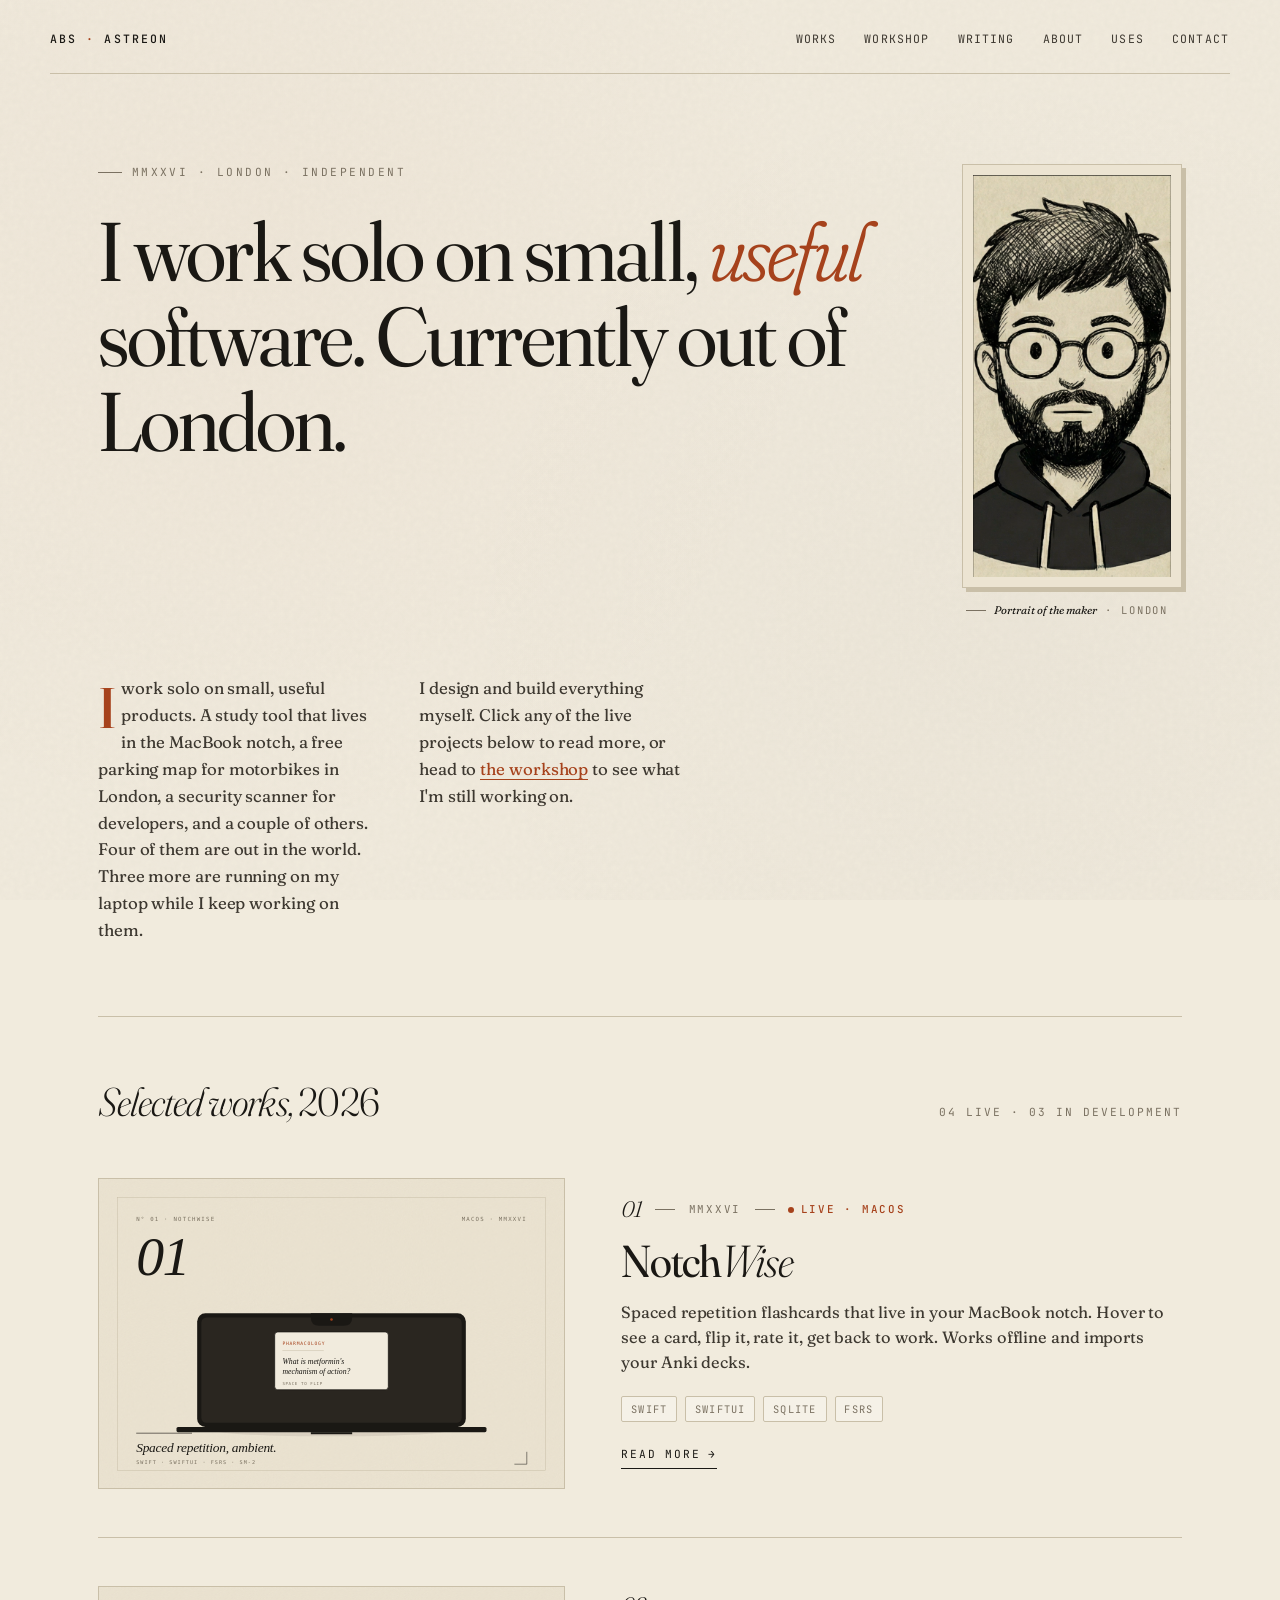
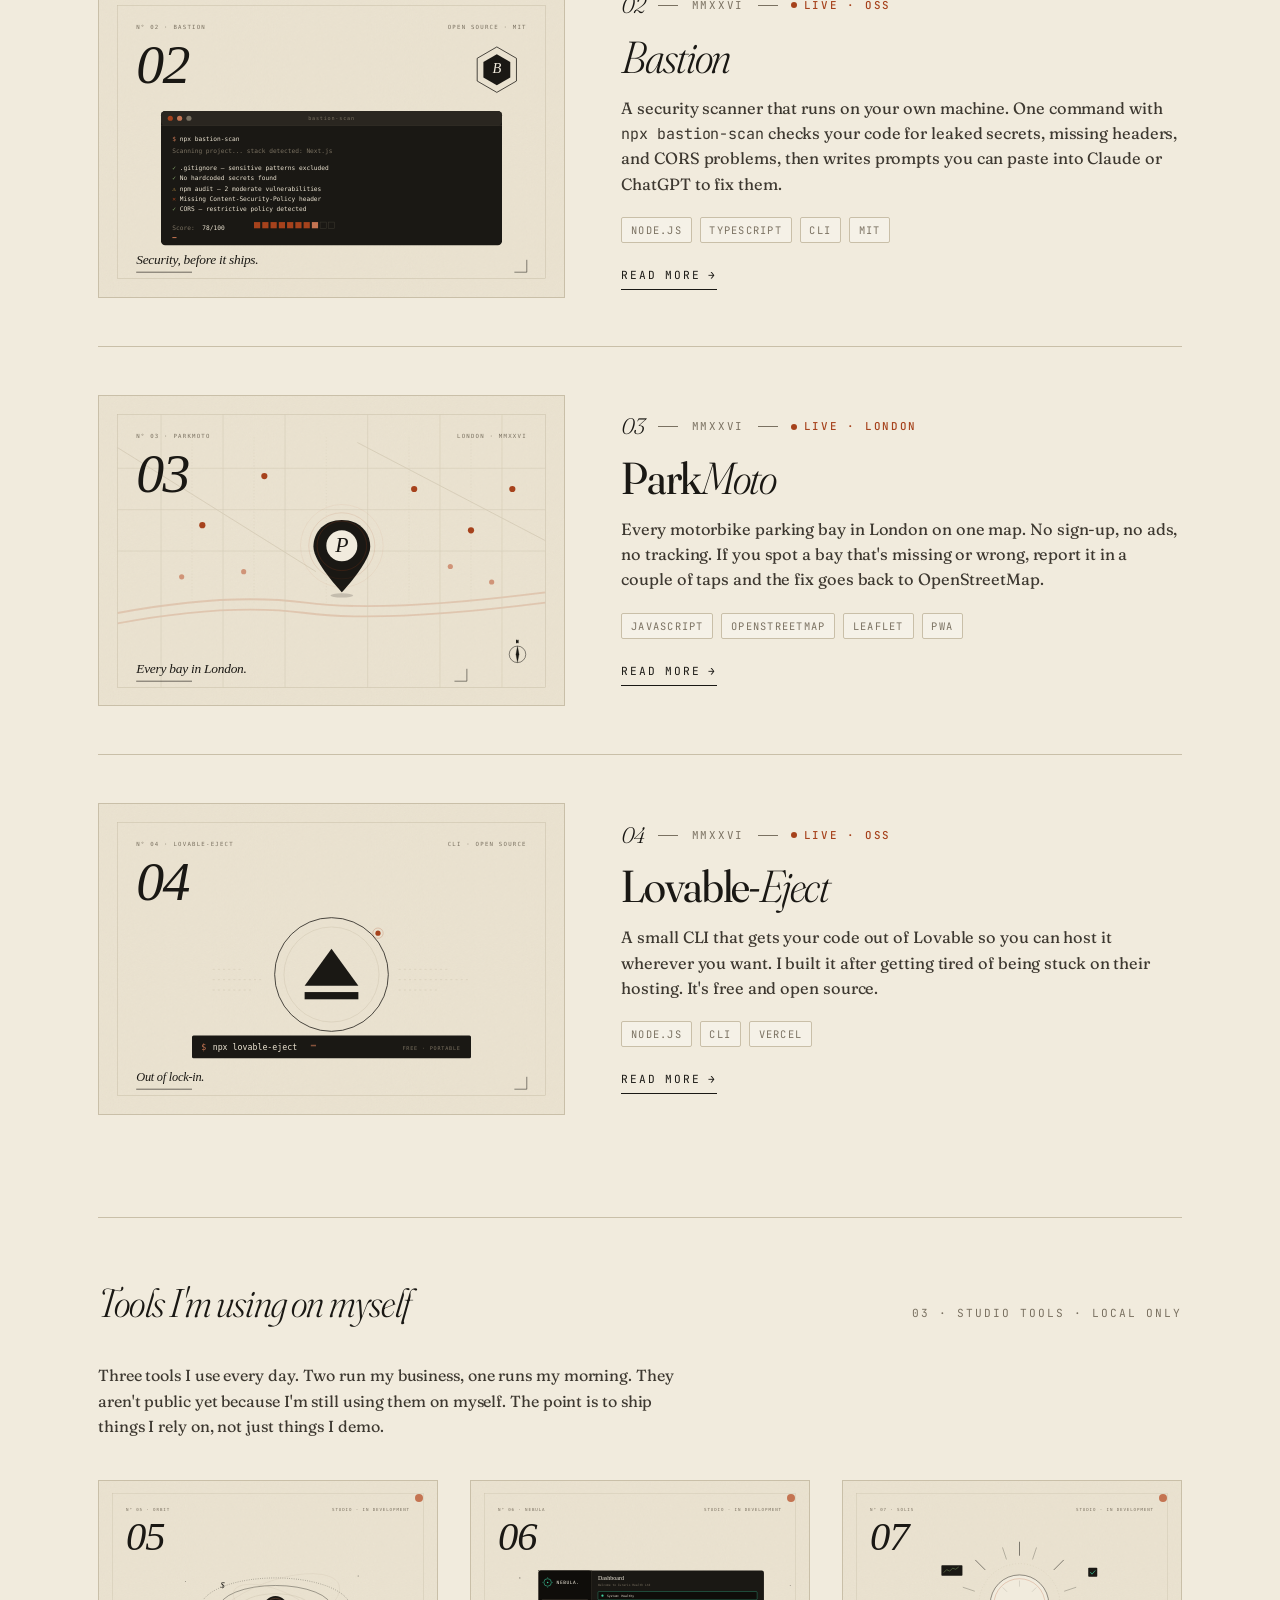
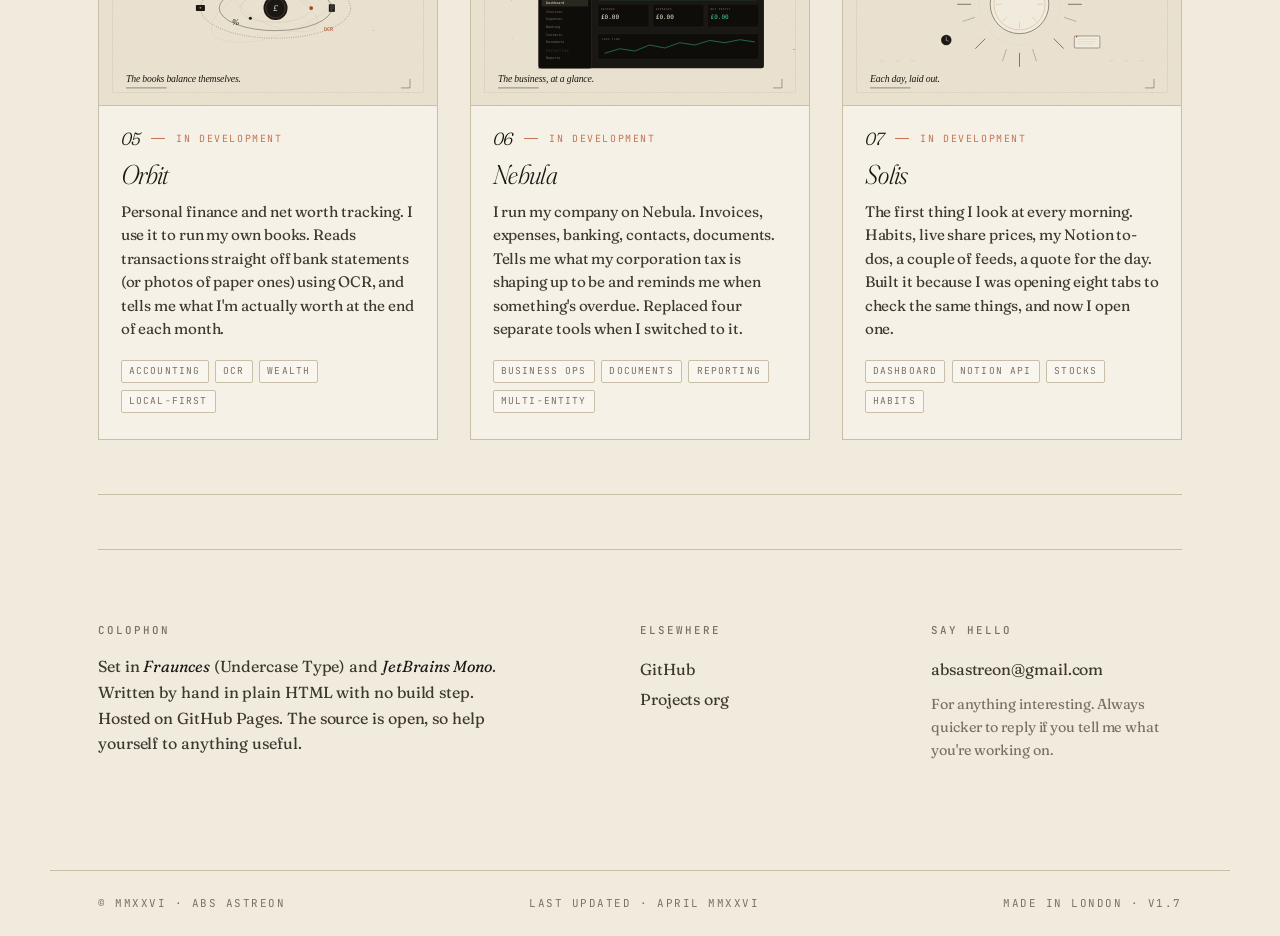
==== commit ac2e94a2: "v1.7: book cards with covers, person cards, soften rider post line" ====
--- a/index.html
+++ b/index.html
@@ -314,7 +314,7 @@
   <div class="footer-rule">
     <span>© MMXXVI · ABS Astreon</span>
     <span>Last updated · April MMXXVI</span>
-    <span>Made in London · v1.5</span>
+    <span>Made in London · v1.7</span>
   </div>
 </body>
 </html>
--- a/styles.css
+++ b/styles.css
@@ -1606,3 +1606,185 @@
   opacity: 0.55;
   margin-top: 0.4rem;
 }
+
+/* ═══════════════════════════════════════════════════════════
+   About page · v1.7
+   Book recommendation cards and typographic person cards.
+   ═══════════════════════════════════════════════════════════ */
+
+/* ——— Reading list (book cards) ————————————————————————
+   Side-by-side cover + metadata, two-up on wider screens,
+   stacked on mobile. The cover sits in a thin border echoing
+   the figure treatment used for screenshots. */
+.reading-list {
+  display: grid;
+  grid-template-columns: 1fr;
+  gap: 2rem;
+  margin: 1.5rem 0 0.5rem;
+  max-width: 720px;
+}
+@media (min-width: 720px) {
+  .reading-list {
+    grid-template-columns: 1fr 1fr;
+    gap: 2.5rem;
+  }
+}
+.book-card {
+  display: grid;
+  grid-template-columns: 110px 1fr;
+  gap: 1.4rem;
+  align-items: start;
+}
+.book-cover {
+  width: 110px;
+  aspect-ratio: 2 / 3;
+  background: var(--paper-warm);
+  border: 1px solid var(--rule);
+  overflow: hidden;
+  position: relative;
+  box-shadow: 0 1px 2px rgba(26, 24, 20, 0.08), 0 4px 12px rgba(26, 24, 20, 0.06);
+}
+.book-cover img {
+  width: 100%;
+  height: 100%;
+  object-fit: cover;
+  display: block;
+}
+.book-cover-placeholder {
+  width: 100%; height: 100%;
+  display: flex;
+  align-items: center;
+  justify-content: center;
+  text-align: center;
+  padding: 0.7rem;
+  font-family: var(--mono);
+  font-size: 0.6rem;
+  letter-spacing: 0.14em;
+  text-transform: uppercase;
+  color: var(--ink-mute);
+  line-height: 1.4;
+}
+.book-meta {
+  display: flex;
+  flex-direction: column;
+  gap: 0.4rem;
+  min-width: 0;
+}
+.book-title {
+  font-family: var(--serif);
+  font-variation-settings: "opsz" 144, "SOFT" 30;
+  font-weight: 400;
+  font-size: 1.2rem;
+  line-height: 1.2;
+  letter-spacing: -0.01em;
+  margin: 0;
+  color: var(--ink);
+}
+.book-title em {
+  font-style: italic;
+  font-weight: 300;
+  color: var(--accent);
+}
+.book-author {
+  font-family: var(--mono);
+  font-size: 0.66rem;
+  letter-spacing: 0.16em;
+  text-transform: uppercase;
+  color: var(--ink-mute);
+}
+.book-note {
+  font-family: var(--serif);
+  font-style: italic;
+  font-size: 0.95rem;
+  line-height: 1.5;
+  color: var(--ink-soft);
+  margin-top: 0.3rem;
+}
+
+/* ——— Person cards (people I learn from) ————————————————
+   Typographic recommendation cards. Same visual rhythm as
+   .link-card on project pages, but tuned for naming people
+   and signalling a one-line reason. The whole card is
+   clickable. */
+.people-list {
+  display: grid;
+  grid-template-columns: 1fr;
+  gap: 1rem;
+  margin: 1.5rem 0 0.5rem;
+}
+@media (min-width: 720px) {
+  .people-list {
+    grid-template-columns: 1fr 1fr;
+  }
+}
+.person-card {
+  display: grid;
+  grid-template-columns: auto 1fr auto;
+  gap: 1rem 1.2rem;
+  align-items: center;
+  padding: 1.2rem 1.35rem;
+  border: 1px solid var(--rule);
+  background: rgba(255, 255, 255, 0.35);
+  color: var(--ink);
+  transition: all 0.25s ease;
+  position: relative;
+}
+.person-card:hover {
+  border-color: var(--ink);
+  transform: translateY(-2px);
+  background: rgba(255, 255, 255, 0.55);
+}
+.person-card .platform {
+  font-family: var(--serif);
+  font-style: italic;
+  font-variation-settings: "opsz" 144, "SOFT" 50;
+  font-weight: 300;
+  font-size: 1.5rem;
+  color: var(--accent);
+  line-height: 1;
+  letter-spacing: -0.02em;
+  width: 1.5rem;
+  text-align: center;
+  flex-shrink: 0;
+}
+.person-card .meta {
+  display: flex;
+  flex-direction: column;
+  gap: 0.25rem;
+  min-width: 0;
+  grid-column: 2;
+}
+.person-card .name {
+  font-family: var(--serif);
+  font-variation-settings: "opsz" 144, "SOFT" 30;
+  font-weight: 400;
+  font-size: 1.1rem;
+  letter-spacing: -0.005em;
+  line-height: 1.2;
+  color: var(--ink);
+}
+.person-card .handle {
+  font-family: var(--mono);
+  font-size: 0.66rem;
+  letter-spacing: 0.16em;
+  text-transform: uppercase;
+  color: var(--ink-mute);
+}
+.person-card .why {
+  font-family: var(--serif);
+  font-style: italic;
+  font-size: 0.95rem;
+  line-height: 1.45;
+  color: var(--ink-soft);
+  margin-top: 0.25rem;
+}
+.person-card .arrow {
+  font-family: var(--mono);
+  color: var(--ink-mute);
+  transition: transform 0.25s ease, color 0.25s ease;
+  align-self: center;
+}
+.person-card:hover .arrow {
+  color: var(--accent);
+  transform: translateX(4px);
+}
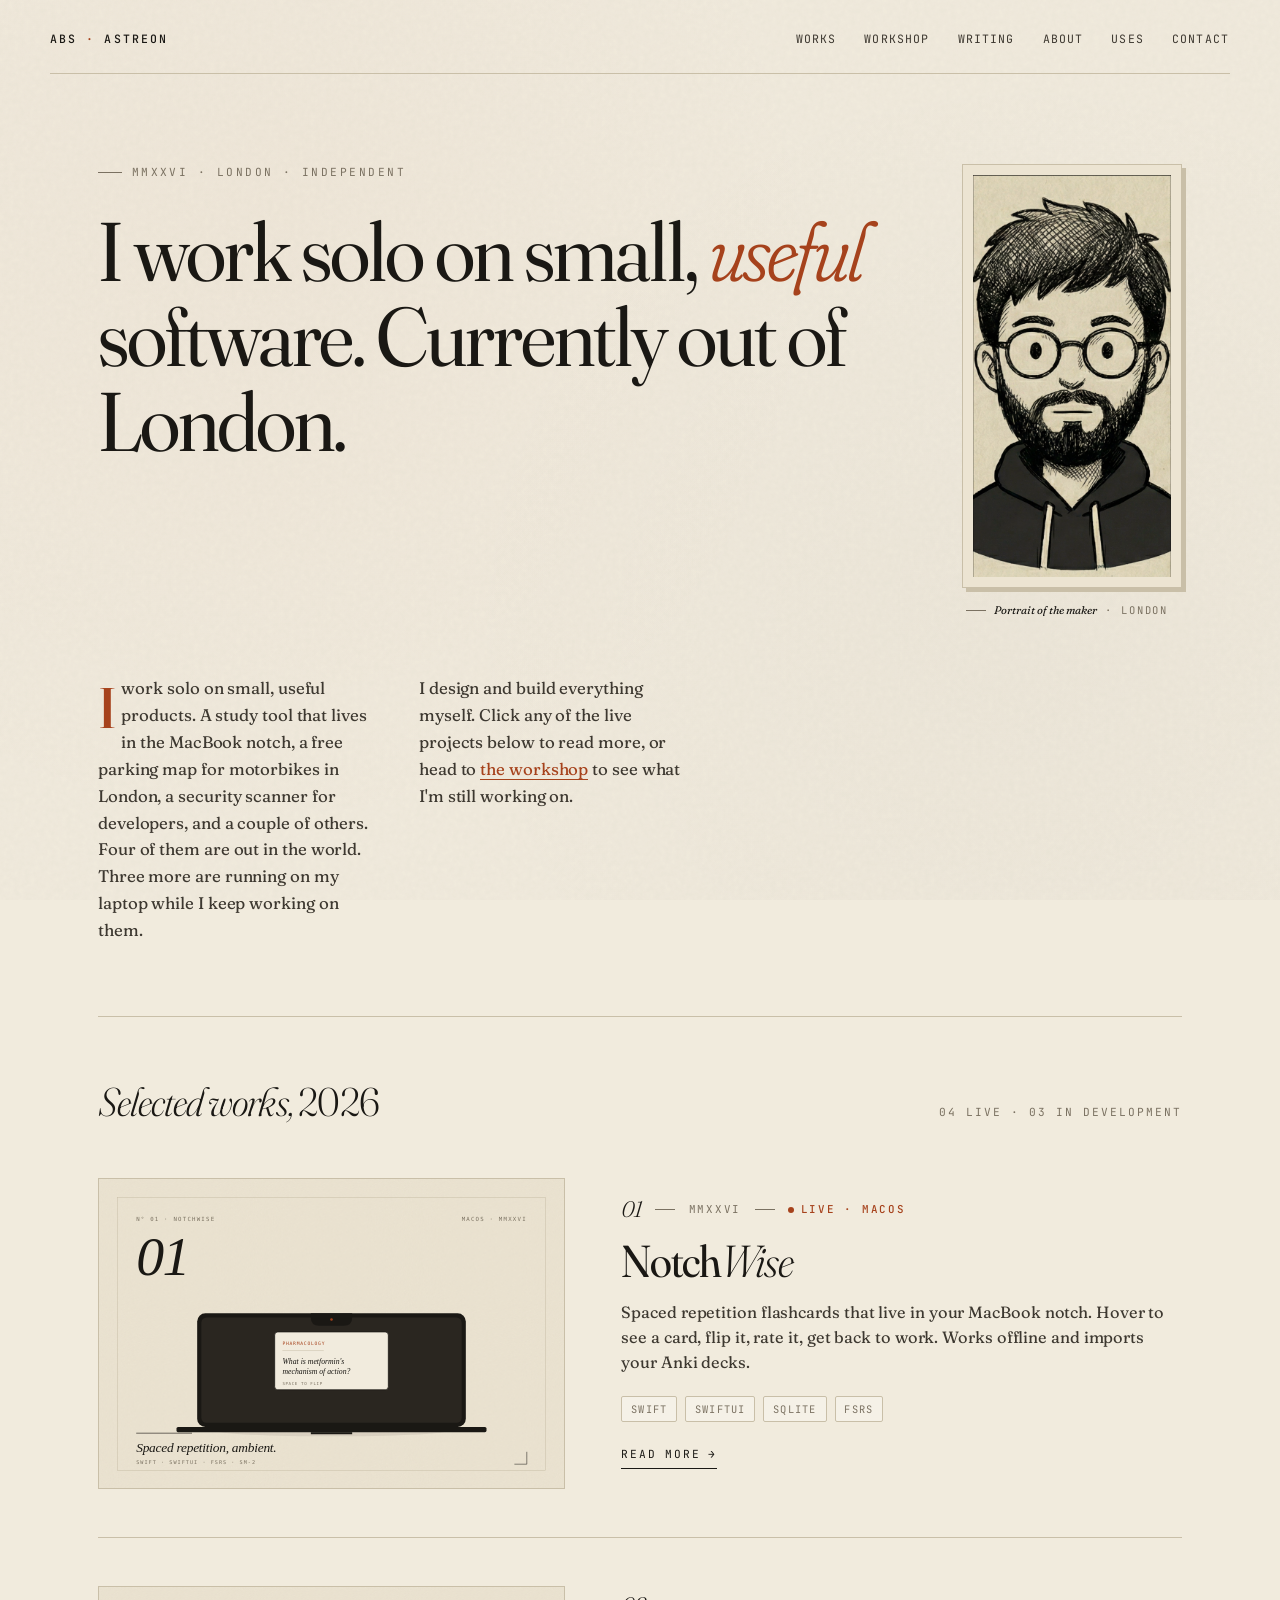
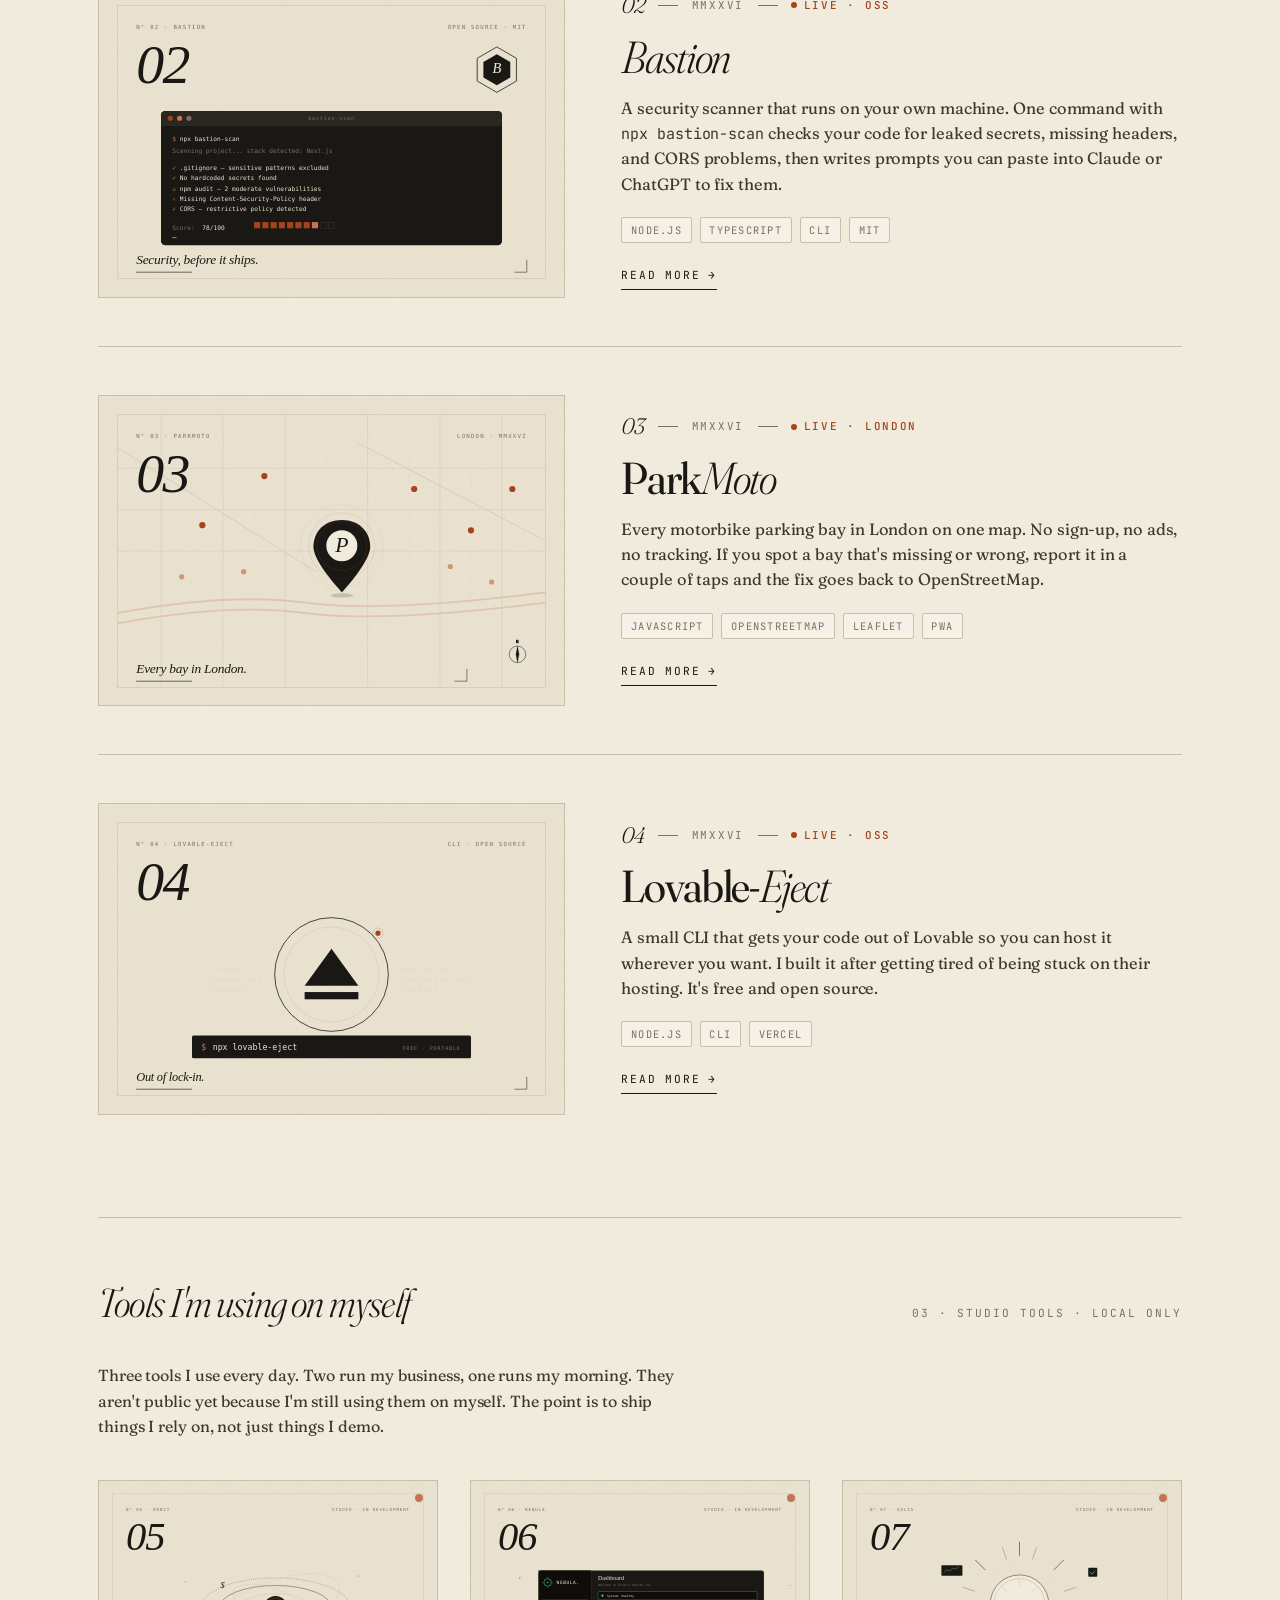
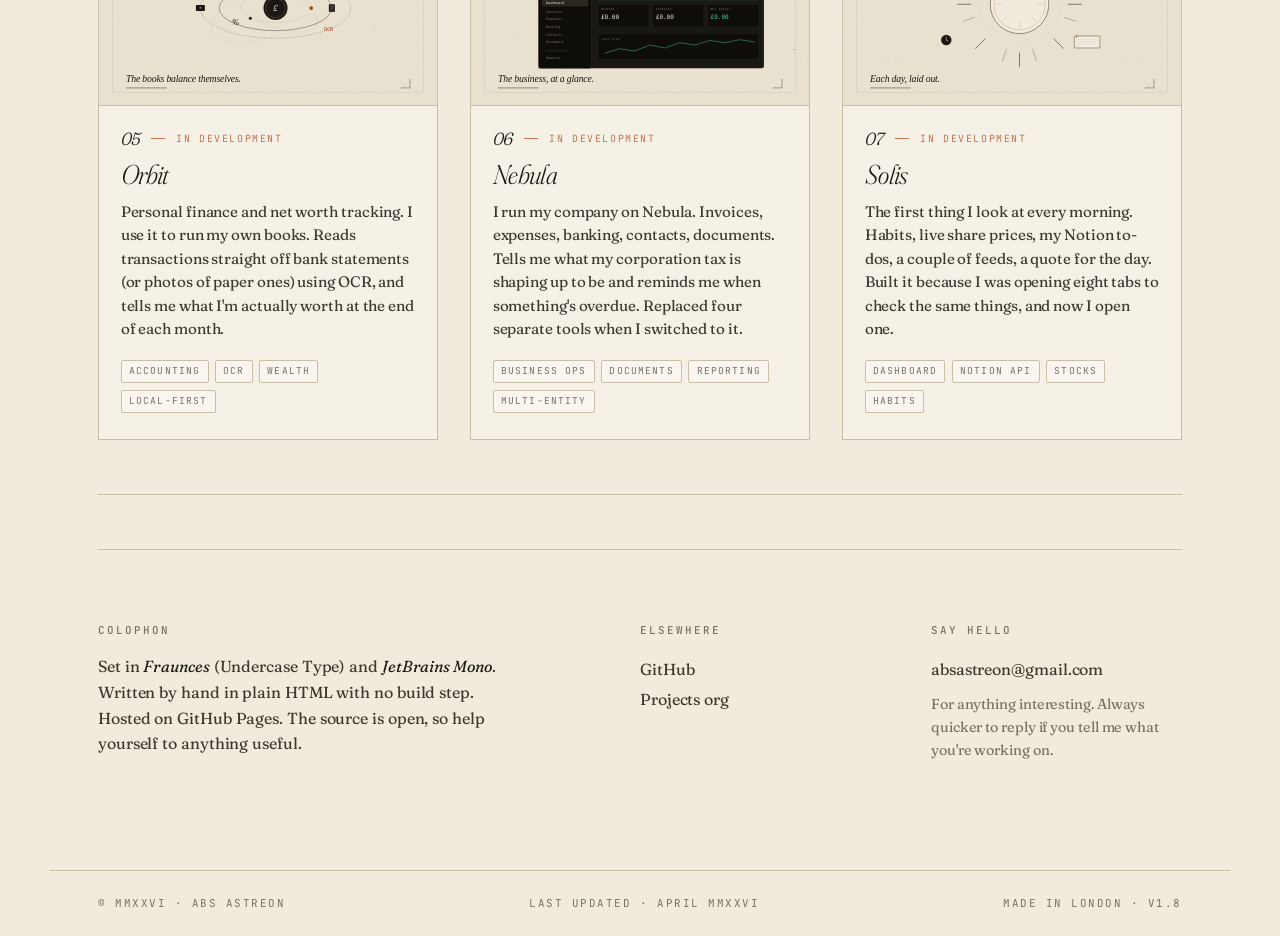
==== commit 444addee: "v1.8: publish rider starter post" ====
--- a/index.html
+++ b/index.html
@@ -314,7 +314,7 @@
   <div class="footer-rule">
     <span>© MMXXVI · ABS Astreon</span>
     <span>Last updated · April MMXXVI</span>
-    <span>Made in London · v1.7</span>
+    <span>Made in London · v1.8</span>
   </div>
 </body>
 </html>
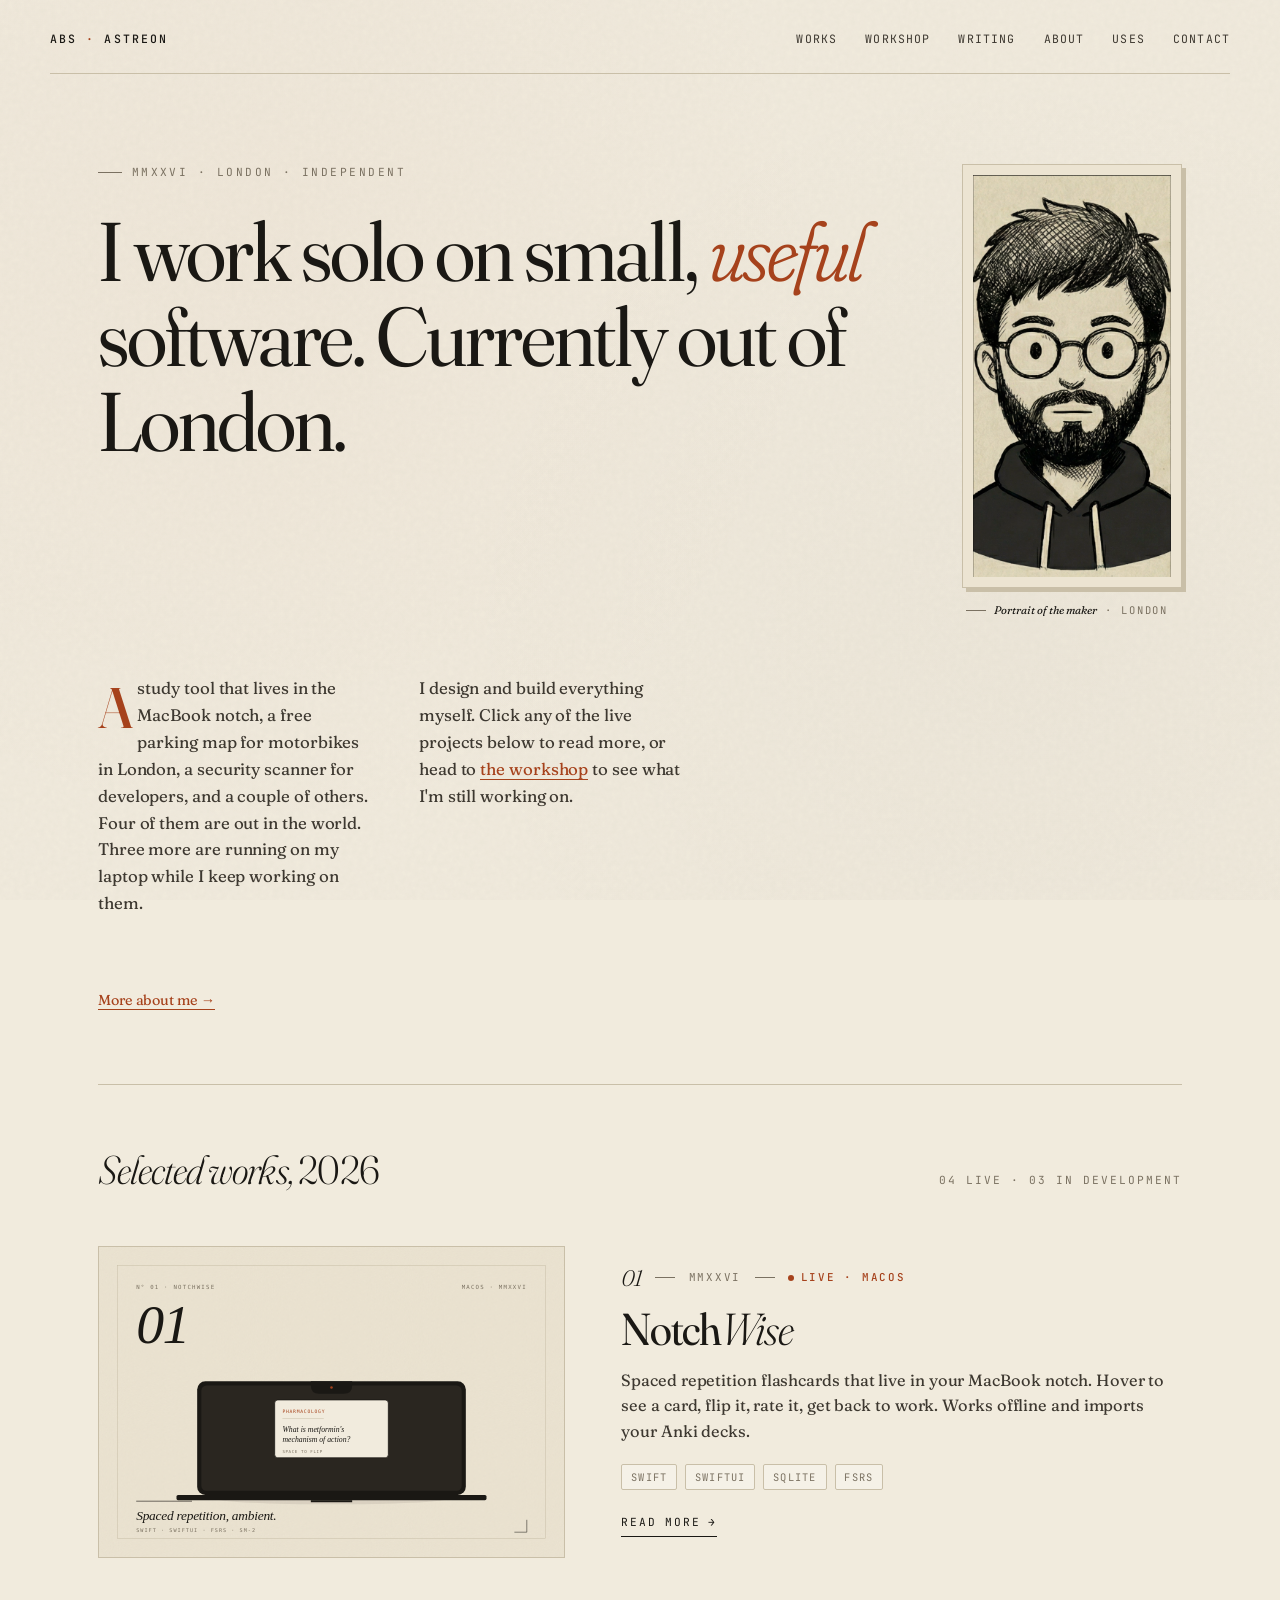
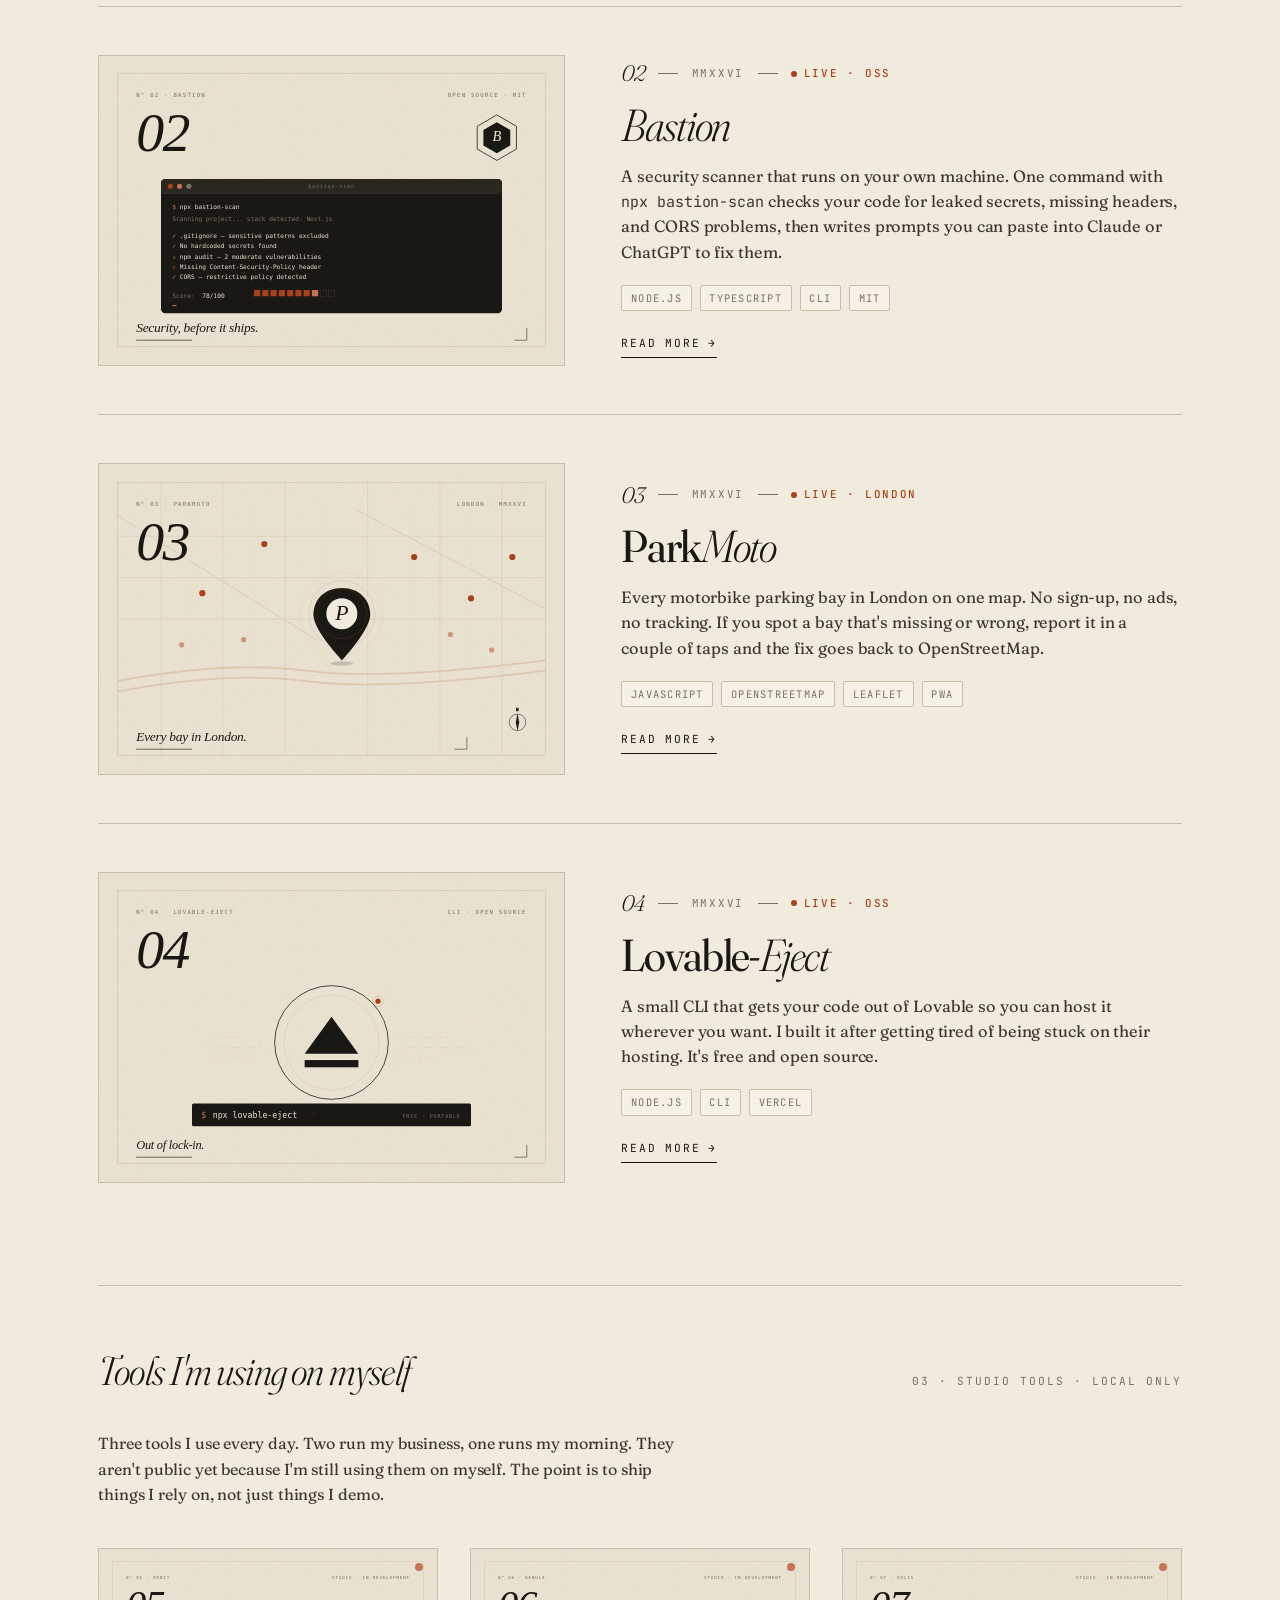
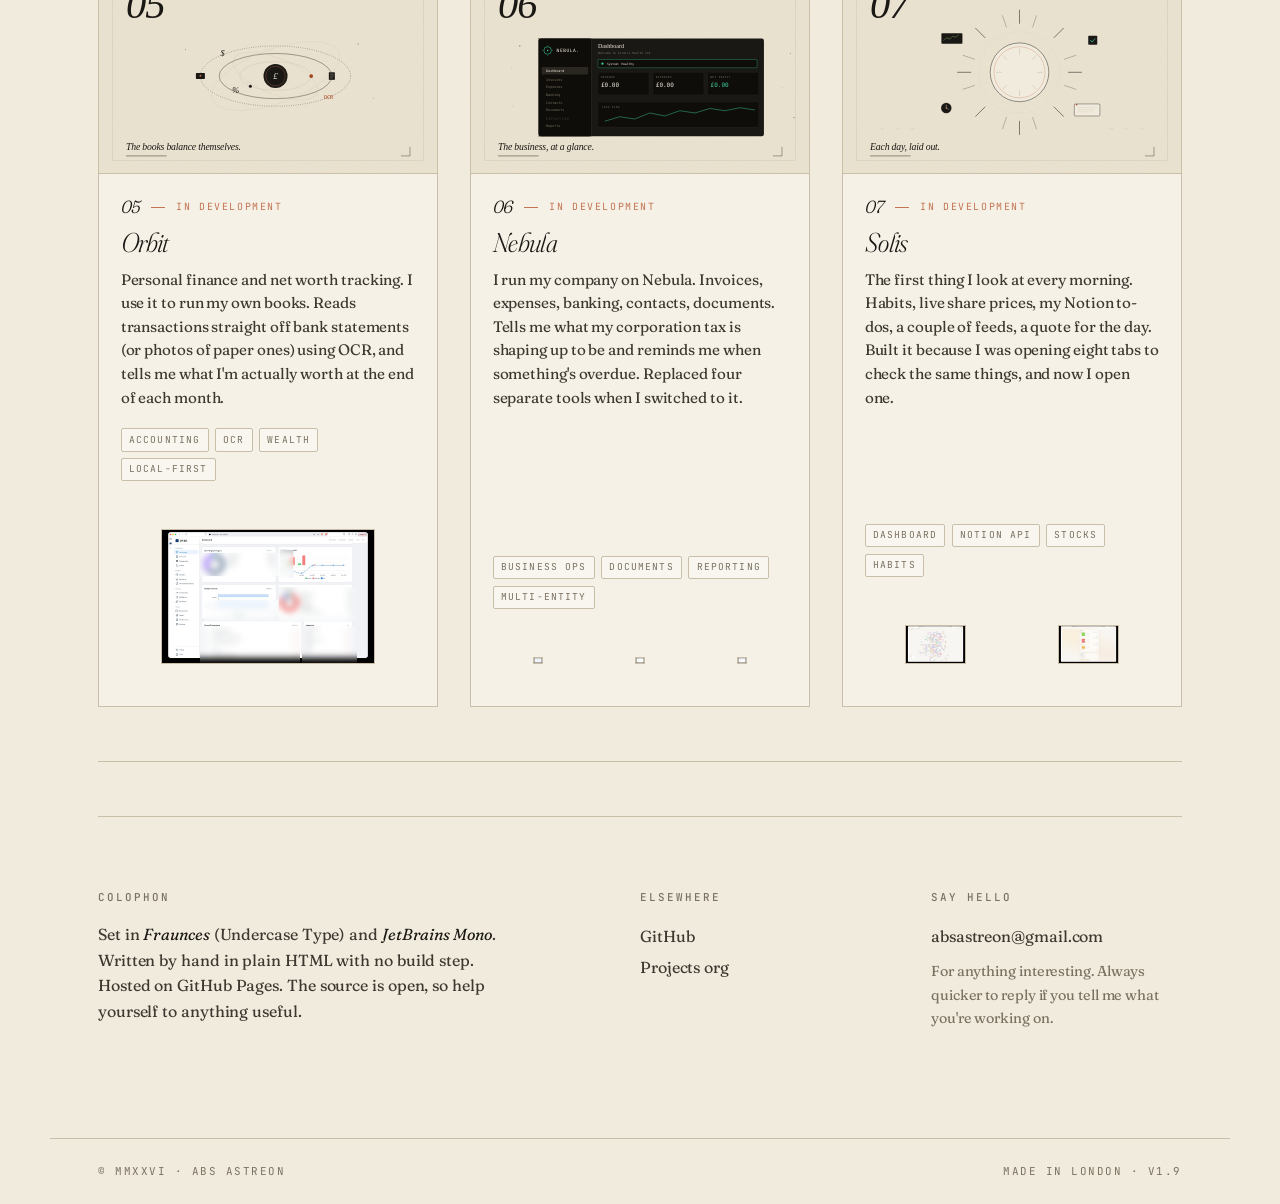
==== commit 33d8afda: "v1.9: citations corrected, alias-only About, workshop screenshots, dateline cleanup, template fix" ====
--- a/index.html
+++ b/index.html
@@ -61,13 +61,16 @@
 
       <div class="hero-meta">
         <p class="reveal d4">
-          <span class="drop">I</span>work solo on small, useful products. A study tool that lives in the MacBook notch, a free parking map for motorbikes in London, a security scanner for developers, and a couple of others. Four of them are out in the world. Three more are running on my laptop while I keep working on them.
+          <span class="drop">A</span> study tool that lives in the MacBook notch, a free parking map for motorbikes in London, a security scanner for developers, and a couple of others. Four of them are out in the world. Three more are running on my laptop while I keep working on them.
         </p>
         <p class="reveal d5">
           I design and build everything myself. Click any of the live projects below to read more, or head to
           <a href="#workshop" style="border-bottom: 1px solid var(--accent); color: var(--accent);">the workshop</a>
           to see what I'm still working on.
         </p>
+        <p class="reveal d5" style="margin-top: 1.5rem; font-size: 0.9rem;">
+          <a href="about.html" style="border-bottom: 1px solid var(--accent); color: var(--accent);">More about me →</a>
+        </p>
       </div>
     </section>
 
@@ -230,6 +233,11 @@
               <span>Wealth</span>
               <span>Local-first</span>
             </div>
+            <div class="workshop-screenshots cols-1">
+              <figure class="workshop-screenshot">
+                <img src="assets/workshop/orbit-dashboard.jpg" alt="Orbit dashboard with financial figures blurred for privacy, showing the layout of spending, cash flow, portfolio allocation, and transactions panels" loading="lazy">
+              </figure>
+            </div>
           </div>
         </article>
 
@@ -254,6 +262,17 @@
               <span>Reporting</span>
               <span>Multi-entity</span>
             </div>
+            <div class="workshop-screenshots cols-3">
+              <figure class="workshop-screenshot">
+                <img src="assets/workshop/nebula-knowledge-base.jpg" alt="Nebula knowledge base showing UK HMRC allowance and exemption reference cards" loading="lazy">
+              </figure>
+              <figure class="workshop-screenshot">
+                <img src="assets/workshop/nebula-tax-calendar.jpg" alt="Nebula tax calendar showing upcoming HMRC and Companies House deadlines" loading="lazy">
+              </figure>
+              <figure class="workshop-screenshot">
+                <img src="assets/workshop/nebula-documents.jpg" alt="Nebula documents view with folder tree for year-end records, statements, and monthly invoice folders" loading="lazy">
+              </figure>
+            </div>
           </div>
         </article>
 
@@ -277,6 +296,14 @@
               <span>Notion API</span>
               <span>Stocks</span>
               <span>Habits</span>
+            </div>
+            <div class="workshop-screenshots cols-2">
+              <figure class="workshop-screenshot">
+                <img src="assets/workshop/solis-dashboard.jpg" alt="Solis morning dashboard with streaks, habits, calendar, media watchlist, and focus panels" loading="lazy">
+              </figure>
+              <figure class="workshop-screenshot">
+                <img src="assets/workshop/solis-habits.jpg" alt="Solis habits page showing daily completion grids for Duolingo, 10K steps, and meds" loading="lazy">
+              </figure>
             </div>
           </div>
         </article>
@@ -313,8 +340,7 @@
 
   <div class="footer-rule">
     <span>© MMXXVI · ABS Astreon</span>
-    <span>Last updated · April MMXXVI</span>
-    <span>Made in London · v1.8</span>
+    <span>Made in London · v1.9</span>
   </div>
 </body>
 </html>
--- a/styles.css
+++ b/styles.css
@@ -1788,3 +1788,35 @@
   color: var(--accent);
   transform: translateX(4px);
 }
+
+/* ——— Workshop screenshots · v1.9 ————————————————————————— */
+.workshop-screenshots {
+  margin-top: 1.25rem;
+  display: grid;
+  grid-template-columns: 1fr;
+  gap: 0.75rem;
+}
+@media (min-width: 720px) {
+  .workshop-screenshots.cols-2 { grid-template-columns: 1fr 1fr; }
+  .workshop-screenshots.cols-3 { grid-template-columns: 1fr 1fr 1fr; }
+}
+.workshop-screenshot {
+  border: 1px solid var(--rule);
+  background: var(--paper-warm);
+  overflow: hidden;
+  aspect-ratio: 16 / 10;
+  position: relative;
+}
+.workshop-screenshot img {
+  width: 100%; height: 100%; object-fit: cover; display: block;
+}
+.workshop-screenshot-caption {
+  font-family: var(--mono);
+  font-size: 0.62rem;
+  letter-spacing: 0.16em;
+  text-transform: uppercase;
+  color: var(--ink-mute);
+  padding: 0.5rem 0.75rem;
+  border-top: 1px solid var(--rule);
+  background: rgba(255,255,255,0.4);
+}
